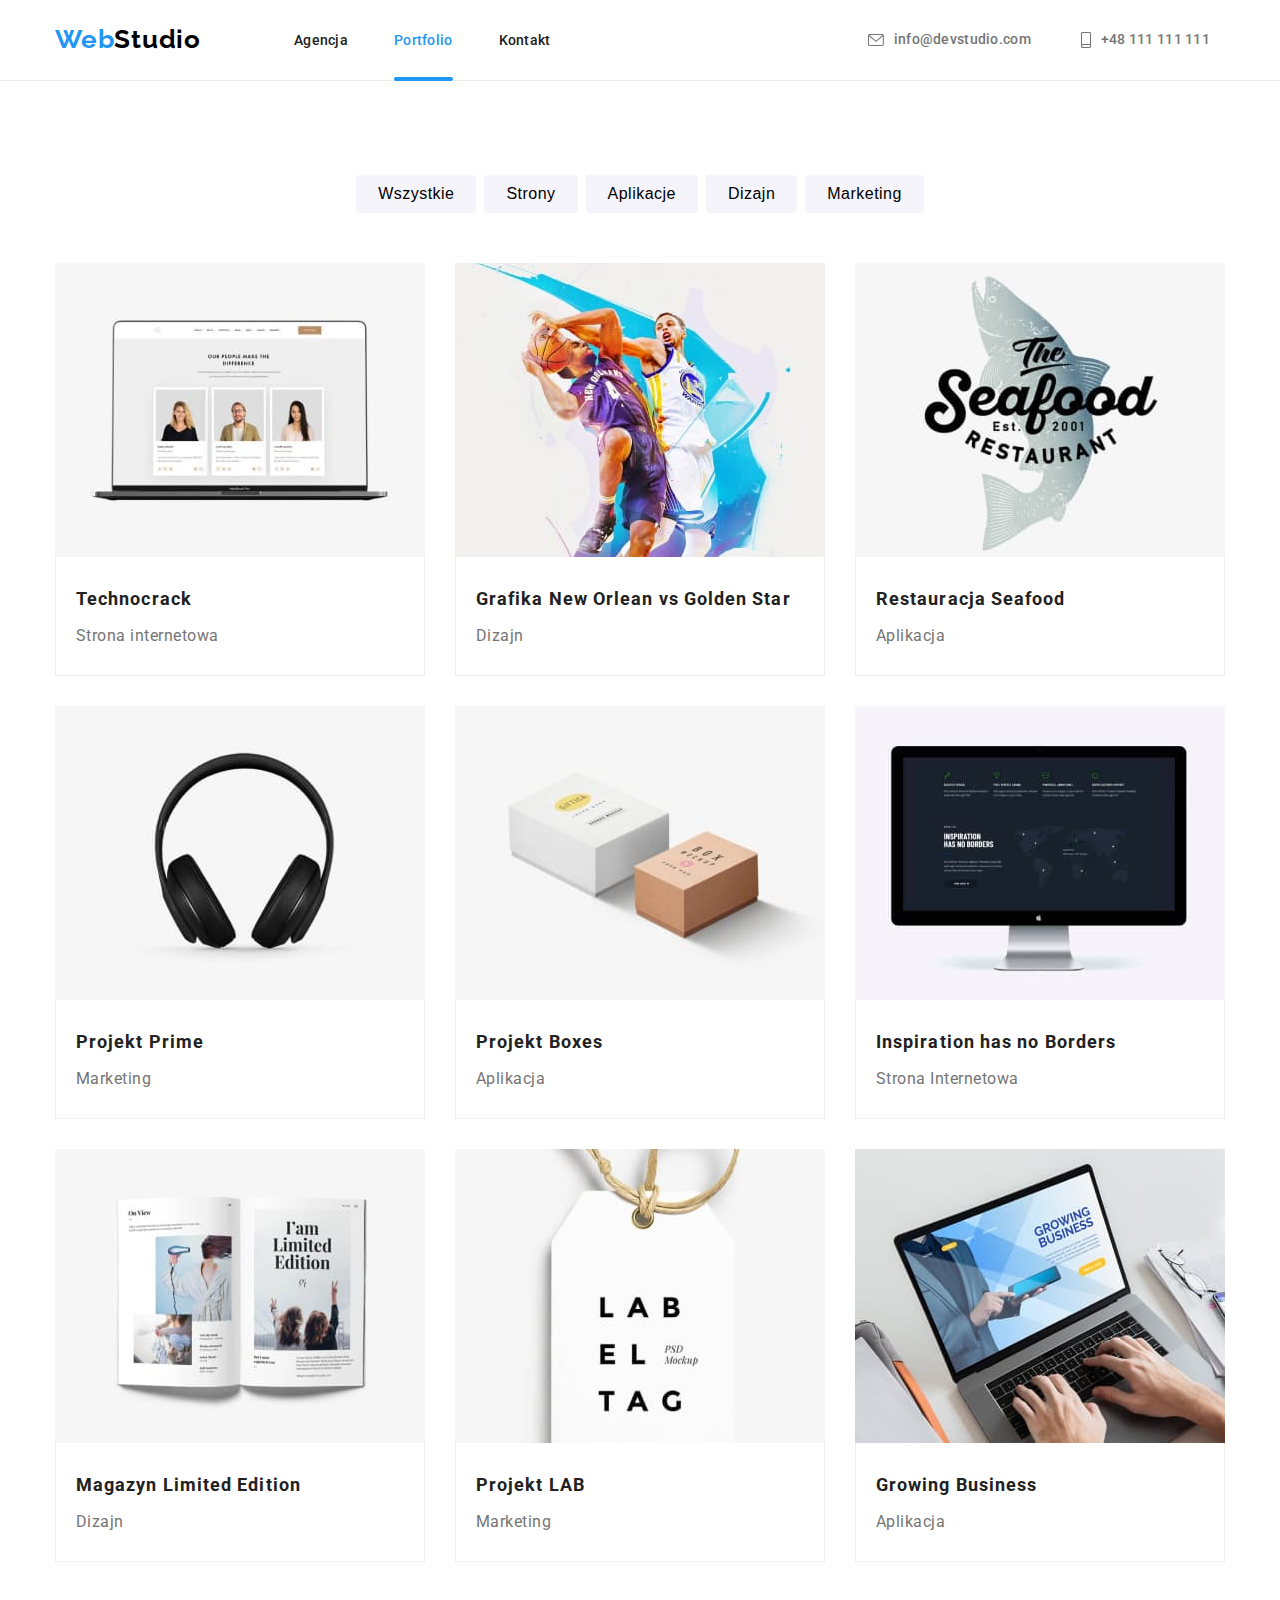
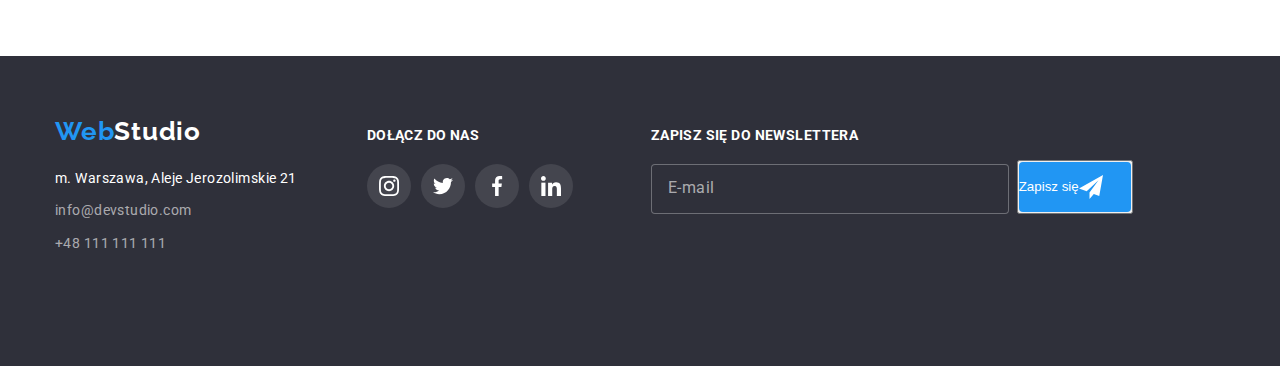
==== portfolio.html @ a02c4885 "init" ====
<!DOCTYPE html>
<html lang="en">
  <head>
    <meta charset="UTF-8" />
    <meta http-equiv="X-UA-Compatible" content="IE=edge" />
    <meta name="viewport" content="width=device-width, initial-scale=1.0" />
    <title>Portfolio</title>
    <link rel="preconnect" href="https://fonts.googleapis.com" />
    <link rel="preconnect" href="https://fonts.gstatic.com" crossorigin="anonymous" />
    <link
      href="https://fonts.googleapis.com/css2?family=Raleway:wght@700&family=Roboto:wght@400;500;700;900&display=swap"
      rel="stylesheet"
    />
    <link rel="stylesheet" href="https://cdnjs.cloudflare.com/ajax/libs/modern-normalize/1.1.0/modern-normalize.min.css" integrity="sha512-wpPYUAdjBVSE4KJnH1VR1HeZfpl1ub8YT/NKx4PuQ5NmX2tKuGu6U/JRp5y+Y8XG2tV+wKQpNHVUX03MfMFn9Q==" crossorigin="anonymous" referrerpolicy="no-referrer" />
    <link rel="stylesheet" href="./css/style.css" />
  </head>
  <body>
    <header>
      <div class="container header-placement">
        <div class="logo-and-menu-placement">
          <a class="logo-header-placement" href="./index.html"
            ><span class="logo-header first-part-header">Web</span
            ><span class="logo-header">Studio</span></a
          >
          <nav>
            <ul class="menu-list-placement">
              <li>
                <a class="menu-interaction menu-style" href="./index.html"
                  >Agencja</a
                >
              </li>
              <li>
                <div class="menu-underline">
                <a class="menu-interaction menu-style" href="./portfolio.html"
                  >Portfolio</a
                >
              </div>
              </li>
              <li>
                <a class="menu-interaction menu-style" href="./contact.html"
                  >Kontakt</a
                >
              </li>
            </ul>
          </nav>
        </div>
        <div class="contact-placement">
          <ul class="contact-list-placement">
                 <li>
                   <a class="contact-header menu-interaction" href="mailto:info@devstudio.com">
                      <svg class="contact-icon-placement" width="16" height="12">
                        <use class="contact-icon" href="./images/icons.svg#icon-envelope"></use>
                      </svg>info@devstudio.com</a>
                  </li>
                  <li>
                  <a class="contact-header menu-interaction" href="tel:+48111111111">
                    <svg class="contact-icon-placement" width="10" height="16">
                    <use class="contact-icon" href="./images/icons.svg#icon-smartphone"></use>
                  </svg>+48 111 111 111</a>
                  </li>
                  </ul>
                </div>
      </div>
    </header>
    <main>
      <section class="section">
        <div class="container">
        <ul class="filter-list">
          <li>
            <button class="filter-interaction filter-name" type="button">
              Wszystkie
            </button>
          </li>
          <li>
            <button class="filter-interaction filter-name" type="button">
              Strony
            </button>
          </li>
          <li>
            <button class="filter-interaction filter-name" type="button">
              Aplikacje
            </button>
          </li>
          <li>
            <button class="filter-interaction filter-name" type="button">
              Dizajn
            </button>
          </li>
          <li>
            <button class="filter-interaction filter-name" type="button">
              Marketing
            </button>
          </li>
        </ul>
        <ul class="projects-list">
          <li class="project-box">
            <div class="overlay-box">
              <div class="overlay">
              <p>Technocrack jest popularną platformą wykorzystywaną do rozpowszechniania koronawirusa. Firmy wykorzystują tę platformę do celów szpiegowskich i ataków na niezabezpieczone serwery konkurencji</p>
            </div>
            <figure>
            <img
              src="images/technocrack.jpg"
              alt="technocrack_photo"
              width="370"
              height="294"/>
            </div>
            <div class="project-description-box">
              <figcaption class="project-name">Technocrack</figcaption>
              <p class="project-type">Strona internetowa</p>
             
            </div>
          </figure>
          </li>
          <li class="project-box">
            <div class="overlay-box">
              <div class="overlay">
              <p>Technocrack jest popularną platformą wykorzystywaną do rozpowszechniania koronawirusa. Firmy wykorzystują tę platformę do celów szpiegowskich i ataków na niezabezpieczone serwery konkurencji</p>
            </div>
            <figure>
            <img
              src="images/neworleanvsgoldenstar.jpg"
              alt="neworleanvsgoldenstar_photo"
              width="370"
              height="294"/>
            </div>
            <div class="project-description-box">
              <figcaption class="project-name">Grafika New Orlean vs Golden Star</figcaption>
              <p class="project-type">Dizajn</p>
            </div>
          </figure>
          </li>
          <li class="project-box">
            <div class="overlay-box">
              <div class="overlay">
              <p>Technocrack jest popularną platformą wykorzystywaną do rozpowszechniania koronawirusa. Firmy wykorzystują tę platformę do celów szpiegowskich i ataków na niezabezpieczone serwery konkurencji</p>
            </div>
            <figure>
            <img
              src="images/restaurantseafood.jpg"
              alt="restaurantseafood_photo"
              width="370"
              height="294"/>
            </div>
            <div class="project-description-box">
              <figcaption class="project-name">Restauracja Seafood</figcaption>
                <p class="project-type">Aplikacja</p>
            </div>
          </figure>
          </li>
          <li class="project-box">
            <div class="overlay-box">
              <div class="overlay">
              <p>Technocrack jest popularną platformą wykorzystywaną do rozpowszechniania koronawirusa. Firmy wykorzystują tę platformę do celów szpiegowskich i ataków na niezabezpieczone serwery konkurencji</p>
            </div>
            <figure>
            <img
              src="images/projectprime.jpg"
              alt="projectprime_photo"
              width="370"
              height="294"/>
            </div>
            <div class="project-description-box">
              <figcaption class="project-name">Projekt Prime</figcaption>
              <p class="project-type">Marketing</p>
            </div>
          </figure>
          </li>
          <li class="project-box">
            <div class="overlay-box">
              <div class="overlay">
              <p>Technocrack jest popularną platformą wykorzystywaną do rozpowszechniania koronawirusa. Firmy wykorzystują tę platformę do celów szpiegowskich i ataków na niezabezpieczone serwery konkurencji</p>
            </div>
            <figure>
            <img
              src="images/projectboxes.jpg"
              alt="projectboxes_photo"
              width="370"
              height="294"/>
            </div>
            <div class="project-description-box">
              <figcaption class="project-name">Projekt Boxes</figcaption>
                <p class="project-type">Aplikacja</p>
            </div>
          </figure>
          </li>
          <li class="project-box">
            <div class="overlay-box">
              <div class="overlay">
              <p>Technocrack jest popularną platformą wykorzystywaną do rozpowszechniania koronawirusa. Firmy wykorzystują tę platformę do celów szpiegowskich i ataków na niezabezpieczone serwery konkurencji</p>
            </div>
            <figure>
            <img
              src="images/inspirationhasnoborders.jpg"
              alt="inspirationhasnoborders_photo"
              width="370"
              height="294"/>
            </div>
            <div class="project-description-box">
              <figcaption class="project-name">Inspiration has no Borders</figcaption>
                <p class="project-type">Strona Internetowa</p>
            </div>
          </figure>
          </li>
          <li class="project-box">
            <div class="overlay-box">
              <div class="overlay">
              <p>Technocrack jest popularną platformą wykorzystywaną do rozpowszechniania koronawirusa. Firmy wykorzystują tę platformę do celów szpiegowskich i ataków na niezabezpieczone serwery konkurencji</p>
            </div>
            <figure>
            <img
              src="images/magazinelimitededition.jpg"
              alt="magazinelimitededition_photo"
              width="370"
              height="294"/>
            </div>
            <div class="project-description-box">
              <figcaption class="project-name">Magazyn Limited Edition</figcaption>
                <p class="project-type">Dizajn</p>
            </div>
          </figure>
          </li>
          <li class="project-box">
            <div class="overlay-box">
              <div class="overlay">
              <p>Technocrack jest popularną platformą wykorzystywaną do rozpowszechniania koronawirusa. Firmy wykorzystują tę platformę do celów szpiegowskich i ataków na niezabezpieczone serwery konkurencji</p>
            </div>
            <figure>
            <img
              src="images/projectlab.jpg"
              alt="projectlab_photo"
              width="370"
              height="294"/>
            </div>
            <div class="project-description-box">
              <figcaption class="project-name">Projekt LAB</figcaption>
                <p class="project-type">Marketing</p>
            </div>
          </figure>
          </li>
          <li class="project-box">
            <div class="overlay-box">
              <div class="overlay">
              <p>Technocrack jest popularną platformą wykorzystywaną do rozpowszechniania koronawirusa. Firmy wykorzystują tę platformę do celów szpiegowskich i ataków na niezabezpieczone serwery konkurencji</p>
            </div>
            <figure>
            <img
              src="images/growingbusiness.jpg"
              alt="growingbusiness_photo"
              width="370"
              height="294"/>
            </div>
            <div class="project-description-box">
            <figcaption class="project-name">Growing Business</figcaption>
              <p class="project-type">Aplikacja</p>
          </div>
        </figure>
          </li>
        </ul>
      </div>
      </section>
    </main>
    <footer class="footer-style">
      <div class="container footer-blocks">
        <div class="contact-data">
        <address>
          <a class="logo-footer-placement" href="./index.html"
            ><span class="logo-footer first-part-footer">Web</span
            ><span class="logo-footer">Studio</span></a>
          <ul class="footer-contact-list-placement">
       <li> <p class="address-name">m. Warszawa, Aleje Jerozolimskie 21</p></li>
        <li> <a
            class="menu-interaction contact-footer"
            href="mailto:info@devstudio.com"
            >info@devstudio.com</a
            
          ></br>
        </li>
         <li> <a class="menu-interaction contact-footer" href="tel:+48111111111"
            >+48 111 111 111</a></li>
          </ul>  
        </address>
      </div>
        <div class="join-us-block">
          <p class="join-us">DOŁĄCZ DO NAS</p>
          <ul class="socials-footer">
            <li>
              <a class="footer-circle" href="#">
              <svg  width="20" height="20">
                <use class="footer-icon" width="20" height="20" fill="#fff" href="./images/icons.svg#icon-instagram-2"></use>
              </svg>
              </a>
            </li>
            <li>
              <a class="footer-circle" href="#">
              <svg width="20" height="20">
                <use class="footer-icon" width="20" height="20" fill="#fff" href="./images/icons.svg#icon-twitter-1"></use>
              </svg>
            </a>
            </li>
            <li>
              <a class="footer-circle" href="#">
              <svg width="20" height="20">
                <use width="20" height="20" fill="#fff" href="./images/icons.svg#icon-facebook-1"></use>
              </svg>
            </a>
            </li>
            <li>
              <a class="footer-circle" href="#">
              <svg width="20" height="20">
                <use width="20" height="20" fill="#fff" href="./images/icons.svg#icon-linkedin-1"></use>
              </svg>
            </a>
            </li>
          </ul>
        </div>
        <div class="newsletter">
          <p class="sign-up">ZAPISZ SIĘ DO NEWSLETTERA</p>
          <div class="email-send">
            <form class='input-block' name="signup" autocomplete="off" novalidate>
               <input class="newsletter-input" type="email" name="email" placeholder="E-mail"/>
               <button class="newsletter-submit" type="submit">
                <div class="send-box">
                <p>Zapisz się</p>
                <svg width="24" height="24">
                  <use width="24" height="24" fill="#fff" href="./images/icons.svg#icon-icon-send"></use>
                </svg>
              </div>
               </button>
            </form>
          </div>
        </div>

      </div>
    </footer>
  </body>
</html>
---- css/style.css ----
* {
  box-sizing: border-box;
  margin: 0;
  padding: 0;
}

body {
  max-width: 1600px;
}

.container {
  max-width: 1200px;
  margin: 0 auto;
  padding: 0 15px;
}

.header-placement {
  display: flex;
  justify-content: space-between;
  flex-direction: row;
  align-items: center;
  padding-right: 30px;
}

.logo-and-menu-placement {
  display: flex;
  justify-content: center;
  align-items: center;
}

.menu-list-placement {
  display: flex;
  justify-content: center;
  flex-direction: row;
  align-items: center;
  gap: 46px;
  padding-left: 93px;
}

.contact-list-placement {
  display: flex;
  justify-content: center;
  flex-direction: row;
  align-items: center;
  gap: 50px;
}

.footer-contact-list-placement {
  display: flex;
  flex-direction: column;
  justify-content: center;
  gap: 9px;
  padding-top: 20px;
}

.filter-interaction:hover,
.filter-interaction:focus {
  background-color: var(--interaction-color);
  color: var(--interaction-color-2);
  box-shadow: 0px 3px 1px rgba(0, 0, 0, 0.1), 0px 1px 2px rgba(0, 0, 0, 0.08),
    0px 2px 2px rgba(0, 0, 0, 0.12);
  transition: 250ms cubic-bezier(0.4, 0, 0.2, 1);
}

:root {
  --interaction-color: #2196f3;
  --interaction-color-2: #fff;
  --background-color: #2f303a;
  --text-color: #212121;
  --project-type-and-contact-color: #757575;
  --filter-button-background-color: #f5f4fa;
  --contact-footer-color: #ffffff99;
  --logo-header-color: #000;
}

.menu-interaction:hover,
.menu-interaction:focus {
  color: var(--interaction-color);
  fill: var(--interaction-color);
  transition: 250ms cubic-bezier(0.4, 0, 0.2, 1);
}

body {
  font-family: "Roboto", sans-serif;
  color: var(--text-color);
}

img {
  display: block;
}

a {
  text-decoration: none;
}

ul {
  list-style: none;
}

button {
  cursor: pointer;
}

address {
  font-style: normal;
}

header {
  border-bottom: 1px solid #ececec;
}

h1 {
  color: #fff;
  font-size: 44px;
  font-weight: 900;
  line-height: 1.36;
  text-align: center;
  letter-spacing: 0.06em;
  padding-bottom: 30px;
}

h2 {
  font-size: 36px;
  line-height: 1.17;
  font-weight: 700;
  letter-spacing: 0.03em;
  text-align: center;
  margin-top: 0;
  padding-top: 0;
  margin-bottom: 50px;
}

.background {
  background-image: linear-gradient(
      to bottom,
      rgba(47, 48, 58, 0.4),
      rgba(47, 48, 58, 0.4)
    ),
    url(../images/background-image.jpg);
  text-align: center;
}

.baner {
  padding: 200px 0;
}

.order-service {
  color: #fff;
  background-color: var(--interaction-color);
  font-size: 16px;
  line-height: 1.87;
  font-weight: 700;
  letter-spacing: 0.06em;
  align-items: center;
  text-align: center;
  border-radius: 4px;
  border: none;
  padding-top: 10px;
  padding-bottom: 10px;
  padding-left: 42px;
  padding-right: 41px;
}

.menu-style {
  color: var(--text-color);
  font-size: 14px;
  line-height: 1.14;
  font-weight: 500;
  letter-spacing: 0.02em;
}

.menu-underline {
  position: relative;
}

.menu-underline a {
  color: var(--interaction-color);
}

.menu-underline::after {
  content: "";
  position: absolute;
  width: 100%;
  height: 4px;
  border-radius: 2px;
  background-color: var(--interaction-color);
  display: block;
  margin-top: 28px;
}

.menu-style::after {
  content: "";
  color: var(--interaction-color);
}

.project-name {
  font-size: 18px;
  line-height: 2;
  font-weight: 700;
  letter-spacing: 0.06em;
}

.project-type {
  color: #757575;
  font-size: 16px;
  line-height: 1.87;
  font-weight: 400;
  letter-spacing: 0.03em;
  padding-top: 4px;
}

.filter-name {
  font-size: 16px;
  line-height: 1.62;
  font-weight: 500;
  background-color: #f5f4fa;
  text-align: center;
  letter-spacing: 0.03em;
  border: none;
  border-radius: 4px;
  padding: 6px 22px;
}

.contact-header {
  display: flex;
  align-items: center;
  font-size: 14px;
  line-height: 1.14;
  font-weight: 500;
  color: var(--project-type-and-contact-color);
  letter-spacing: 0.02em;
}

.contact-footer {
  font-size: 14px;
  line-height: 1.71;
  font-weight: 400;
  color: var(--contact-footer-color);
  letter-spacing: 0.03em;
}

.address-name {
  flex-wrap: wrap;
  color: #fff;
  font-size: 14px;
  line-height: 1.71;
  font-weight: 400;
  letter-spacing: 0.03em;
}

.logo-header {
  color: var(--logo-header-color);
  font-family: "Raleway";
  font-size: 26px;
  line-height: 1.19;
  font-weight: 700;
  letter-spacing: 0.03em;
}

.logo-footer {
  color: #fff;
  font-family: "Raleway";
  font-size: 26px;
  line-height: 1.19;
  font-weight: 700;
  letter-spacing: 0.03em;
}

.first-part-header {
  color: var(--interaction-color);
}

.first-part-footer {
  color: #2196f3;
}

.footer-style {
  background-color: var(--background-color);
  padding-bottom: 60px;
}

.text-header {
  font-size: 14px;
  line-height: 1.14;
  font-weight: 700;
  letter-spacing: 0.03em;
}

.text-style {
  color: var(--project-type-and-contact-color);
  font-size: 14px;
  line-height: 1.71;
  font-weight: 400;
  letter-spacing: 0.03em;
  padding-top: 10px;
}

.team-member-name {
  font-size: 16px;
  line-height: 1.19;
  font-weight: 500;
  text-align: center;
  letter-spacing: 0.03em;
  display: flex;
  justify-content: center;
  padding-bottom: 10px;
}

.team-member-area {
  color: var(--project-type-and-contact-color);
  font-size: 16px;
  line-height: 1.19;
  font-weight: 400;
  text-align: center;
  letter-spacing: 0.03em;
  display: flex;
  justify-content: center;
}

.section {
  padding-top: 94px;
  padding-bottom: 94px;
}

.no-top-padding {
  margin-top: 0;
  padding-top: 0;
}

.no-padding-bottom {
  padding-bottom: 0;
}

.team-section {
  background-color: #f5f4fa;
}

.team-box {
  width: 270px;
  background-color: #fff;
  box-shadow: 0px 1px 3px rgba(0, 0, 0, 0.12), 0px 1px 1px rgba(0, 0, 0, 0.14),
    0px 2px 1px rgba(0, 0, 0, 0.2);
  border-radius: 0px 0px 4px 4px;
}

.content-elements {
  display: flex;
  gap: 30px;
}

.team-elements {
  display: flex;
  justify-content: flex-start;
  align-items: flex-start;
  gap: 30px;
}

.services-elements {
  display: flex;
  justify-content: flex-start;
  gap: 30px;
}

.content-element {
  width: 270px;
}

.logo-footer-placement {
  display: flex;
  padding-top: 60px;
}

.logo-header-placement {
  display: flex;
  padding-top: 24px;
  padding-bottom: 25px;
}

.filter-list {
  display: flex;
  justify-content: center;
  align-items: center;
  gap: 8px;
}

.projects-list {
  display: flex;
  justify-content: center;
  align-items: center;
  flex-wrap: wrap;
  gap: 30px;
  padding-top: 50px;
}

.project-box {
  width: 370px;
}

.project-description-box {
  border-left: 1px solid #eeeeee;
  border-bottom: 1px solid #eeeeee;
  border-right: 1px solid #eeeeee;
  padding: 24px 20px;
}

.team-member-description {
  padding: 30px;
}

.block-above-text {
  display: flex;
  justify-content: center;
  align-items: center;
  background: #f5f4fa;
  border-radius: 4px;
  margin-bottom: 30px;
  padding: 25px 100px;
}

.socials-icon {
  color: #afb1b8;
}

.contact-icon {
  fill: currentColor;
}

.contact-icon-placement {
  margin-right: 10px;
}

.clients-box {
  border-radius: 4px;
  border: 1px solid #afb1b8;
  width: 170px;
  display: flex;
  justify-content: center;
  align-items: center;
  padding: 16px 32px;
  color: #afb1b8;
}

.clients-icon {
  fill: currentColor;
}

.clients-elements {
  display: flex;
  justify-content: flex-start;
  align-items: flex-start;
  gap: 30px;
}

.clients-box:hover,
.clients-box:focus {
  border: 1px solid var(--interaction-color);
  color: var(--interaction-color);
  fill: var(--interaction-color);
  cursor: pointer;
  transition: 250ms cubic-bezier(0.4, 0, 0.2, 1);
}

.join-us {
  color: var(--interaction-color-2);
  font-family: "Roboto";
  font-style: normal;
  font-weight: 700;
  font-size: 14px;
  line-height: 1.14;
  letter-spacing: 0.03em;
}

.footer-blocks {
  display: flex;
  flex-direction: row;
}

.join-us-block {
  padding-top: 72px;
  padding-left: 70px;
}

.footer-circle {
  display: flex;
  justify-content: center;
  align-items: center;
  width: 44px;
  border-radius: 50%;
  background: rgba(255, 255, 255, 0.1);
  padding: 12px 12px;
}

.socials-footer {
  display: flex;
  justify-content: center;
  align-items: center;
  gap: 10px;
  padding-top: 20px;
}

.footer-circle:focus,
.footer-circle:hover {
  cursor: pointer;
  background-color: var(--interaction-color);
  transition: 250ms cubic-bezier(0.4, 0, 0.2, 1);
}

.team-circle {
  display: flex;
  justify-content: center;
  align-items: center;
  width: 44px;
  border-radius: 50%;
  background-color: var(--interaction-color-2);
  padding: 12px 12px;
  fill: #afb1b8;
}

.socials-team {
  display: flex;
  flex-direction: row;
  gap: 10px;
  padding-top: 16px;
}

.team-circle:focus,
.team-circle:hover {
  cursor: pointer;
  background-color: var(--interaction-color);
  fill: var(--interaction-color-2);
  transition: 250ms cubic-bezier(0.4, 0, 0.2, 1);
}

.project-box:focus,
.project-box:hover {
  cursor: pointer;
  box-shadow: 0px 1px 1px rgba(0, 0, 0, 0.12), 0px 4px 4px rgba(0, 0, 0, 0.06),
    1px 4px 6px rgba(0, 0, 0, 0.16);
  transition: 250ms cubic-bezier(0.4, 0, 0.2, 1);
}

.overlay-box {
  position: relative;
  overflow: hidden;
  width: 370px;
  height: 294px;
}

.overlay {
  position: absolute;
  width: 100%;
  height: 100%;
  background-color: rgba(33, 150, 243, 0.9);
  transform: translateY(100%);
  transition-duration: 250ms;
  transition-timing-function: cubic-bezier(0.4, 0, 0.2, 1);
}

.project-box:hover .overlay,
.project-box:focus .overlay {
  transform: translateY(0);
}

.overlay p {
  font-family: "Roboto";
  font-style: normal;
  font-weight: 400;
  font-size: 18px;
  line-height: 1.55;
  letter-spacing: 0.03em;
  color: var(--interaction-color-2);
  padding-top: 49px;
  padding-right: 45px;
  padding-bottom: 49px;
  padding-left: 24px;
}

.modal {
  position: absolute;
  width: 528px;
  height: 581px;
  top: 221px;
  left: 536px;
  background: #fff;
  box-shadow: 0px 1px 3px rgba(0, 0, 0, 0.12), 0px 1px 1px rgba(0, 0, 0, 0.14),
    0px 2px 1px rgba(0, 0, 0, 0.2);
  border-radius: 4px;
  transform: scale(1);
  transition: transform 1s ease-in;
}

.is-hidden .modal {
  transform: scale(0);
}

.backdrop {
  position: absolute;
  left: 0px;
  top: 0px;
  width: 100%;
  height: 100%;
  background: rgba(0, 0, 0, 0.2);
}

.is-hidden {
  pointer-events: none;
  visibility: hidden;
  opacity: 0;
  transition: opacity 1s;
  transition: visibility 1s;
}

.btn-close {
  position: absolute;
  display: flex;
  justify-content: center;
  align-items: center;
  width: 30px;
  height: 30px;
  top: 0;
  right: 0;
  margin-top: 8px;
  margin-right: 8px;
  background: #fff;
  border-radius: 50%;
  border: 1px solid rgba(0, 0, 0, 0.1);
}

.btn-close:hover,
.btn-close:focus {
  border: 1px solid var(--interaction-color);
  fill: var(--interaction-color);
}

.services-element {
  position: relative;
}

.services-element > .services-description-box {
  position: absolute;
  width: 100%;
  bottom: 0;
  background-image: linear-gradient(
    to bottom,
    rgba(47, 48, 58, 0.8),
    rgba(47, 48, 58, 0.8)
  );
  display: flex;
  justify-content: center;
  flex-direction: row;
}

.services-description {
  padding-top: 27px;
  padding-bottom: 27px;
  font-family: Roboto;
  font-weight: 700;
  font-size: 14px;
  line-height: 1.14;
  text-align: center;
  letter-spacing: 0.03em;
  color: #ffffff;
}

.sign-up {
  color: var(--interaction-color-2);
  font-family: "Roboto";
  font-style: normal;
  font-weight: 700;
  font-size: 14px;
  line-height: 1.14;
  letter-spacing: 0.03em;
  display: inline;
  flex-wrap: wrap;
}

.newsletter {
  display: flex;
  flex-direction: column;
  justify-content: center;

  padding-top: 72px;
  margin-left: 78px;
  padding-bottom: 92px;
}

.newsletter-input {
  box-sizing: border-box;
  width: 358px;
  height: 50px;
  border: 1px solid rgba(255, 255, 255, 0.3);
  border-radius: 4px;
  background: #2f303a;
  margin-top: 20px;
  color: var(--interaction-color-2);
  padding-top: 15px;
  padding-left: 16px;
  padding-bottom: 15px;
  margin-right: 8px;
}

.newsletter-input::placeholder {
  font-family: "Roboto";
  font-style: normal;
  font-weight: 400;
  font-size: 16px;
  line-height: 1.25;
  display: flex;
  align-items: center;
  letter-spacing: 0.03em;
  color: rgba(255, 255, 255, 0.6);
}

.send-box {
  height: 50px;
  display: flex;
  border: none;
  justify-content: center;
  align-items: center;
  flex-direction: row;
  padding-right: 28px;
  border-radius: 4px;
  background: #2196f3;
  color: #fff;
}

.send-box span {
  font-family: "Roboto";
  font-style: normal;
  font-weight: 700;
  font-size: 16px;
  line-height: 1.87;
  display: flex;
  align-items: center;
  text-align: center;
  letter-spacing: 0.06em;
  padding-right: 24px;
  padding-left: 42px;
  padding-top: 10px;
  padding-bottom: 10px;
}

.input-block {
  display: flex;
  align-items: flex-end;
  flex-direction: row;
}

.modal-header {
  font-family: "Roboto";
  font-style: normal;
  font-weight: 700;
  font-size: 20px;
  line-height: 1.15;
  text-align: center;
  letter-spacing: 0.03em;
  padding-top: 40px;
}

.modal-forms label {
  display: flex;
  flex-direction: column;
  justify-content: flex-start;
  align-items: flex-start;
  padding-left: 40px;
}

.modal-forms input,
textarea {
  border: 1px solid rgba(33, 33, 33, 0.2);
  border-radius: 4px;
}

.modal-forms input {
  position: static;
  width: 448px;
  height: 40px;
  margin-top: 4px;
  margin-bottom: 10px;
  padding-left: 42px;
  padding-bottom: 12px;
  padding-top: 12px;
}

.modal-forms svg {
  position: absolute;
}

.person-icon {
  top: 105px;
  left: 52px;
}

.phone-icon {
  top: 172px;
  left: 52px;
}

.mail-icon {
  top: 240px;
  left: 52px;
}

.modal-inputs {
  padding-top: 12px;
}

.label-placement {
  padding-bottom: 4px;
}

.modal-forms label {
  font-family: "Roboto";
  font-style: normal;
  font-weight: 400;
  font-size: 12px;
  line-height: 1.17;
  letter-spacing: 0.01em;
  color: #757575;
}

.modal-forms textarea {
  width: 448px;
  height: 120px;
  padding: 12px 16px 12px 16px;
  margin-top: 4px;
  margin-bottom: 20px;
}

.comment::placeholder {
  font-family: "Roboto";
  font-style: normal;
  font-weight: 400;
  font-size: 12px;
  line-height: 1.17;
  letter-spacing: 0.01em;
  color: rgba(117, 117, 117, 0.5);
}

.statute-checkbox label {
  font-family: "Roboto";
  font-style: normal;
  font-weight: 400;
  font-size: 14px;
  line-height: 1.71px;
  letter-spacing: 0.03em;
  color: #757575;
}

.statute-checkbox a {
  color: var(--interaction-color);
  text-decoration-line: underline;
  text-decoration-style: solid;
  text-decoration-color: currentColor;
  text-decoration-thickness: 1px;
}

.statute-checkbox p {
  color: #757575;
  padding-bottom: 30px;
}

.checkbox-button {
  font-family: "Roboto";
  font-style: normal;
  font-weight: 700;
  font-size: 16px;
  line-height: 1.87;
  letter-spacing: 0.06em;
  border: none;
  color: var(--interaction-color-2);
  background-color: var(--interaction-color);
  border-radius: 4px;
  box-shadow: 0px 1px 3px rgba(0, 0, 0, 0.12), 0px 1px 1px rgba(0, 0, 0, 0.14),
    0px 2px 1px rgba(0, 0, 0, 0.2);
  padding: 10px 76px 10px 76px;
  margin-bottom: 40px;
}

.checkbox {
  display: none;
}

.agree {
  font-family: "Roboto";
  font-style: normal;
  font-weight: 400;
  font-size: 14px;
  line-height: 1.71px;
  margin-top: 20px;
}

.checkbox-label {
  position: absolute;
  left: 18px;
  top: 449px;
}

.agree-checkbox {
  position: relative;
  top: 1px;
  left: 1px;
  width: 14px;
  height: 13px;
}

.agree-sign {
  position: absolute;
  top: 3px;
  left: 42px;
}

.checkbox:checked + .checkbox-label svg {
  fill: var(--interaction-color);
}

.checkbox:checked + .checkbox-label span {
  background-color: var(--interaction-color);
}

.form-input:hover,
.form-input:focus-within,
.comment:hover,
.comment:focus-within {
  border: 1px solid var(--interaction-color);
  outline: none;
}

.form-input:hover + .modal-icon,
.form-input:focus-within + .modal-icon {
  fill: var(--interaction-color);
  outline: none;
}
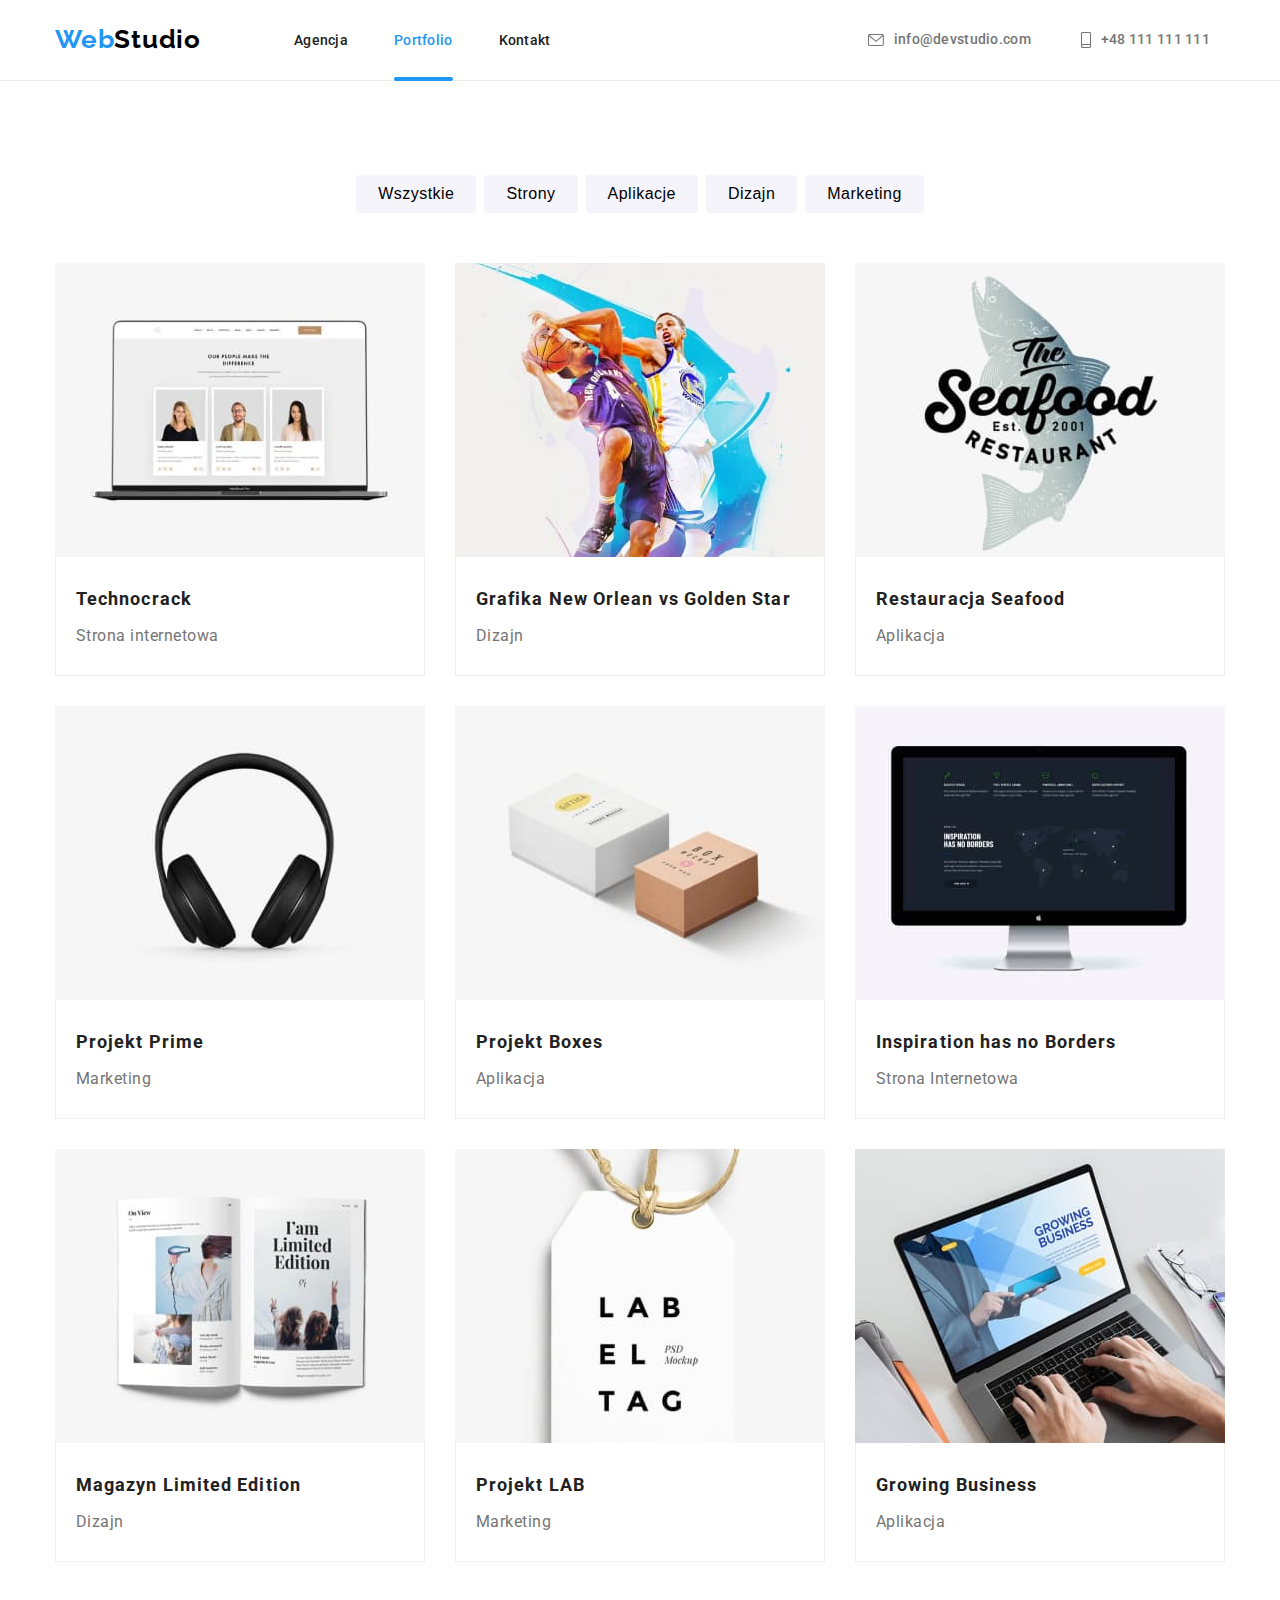
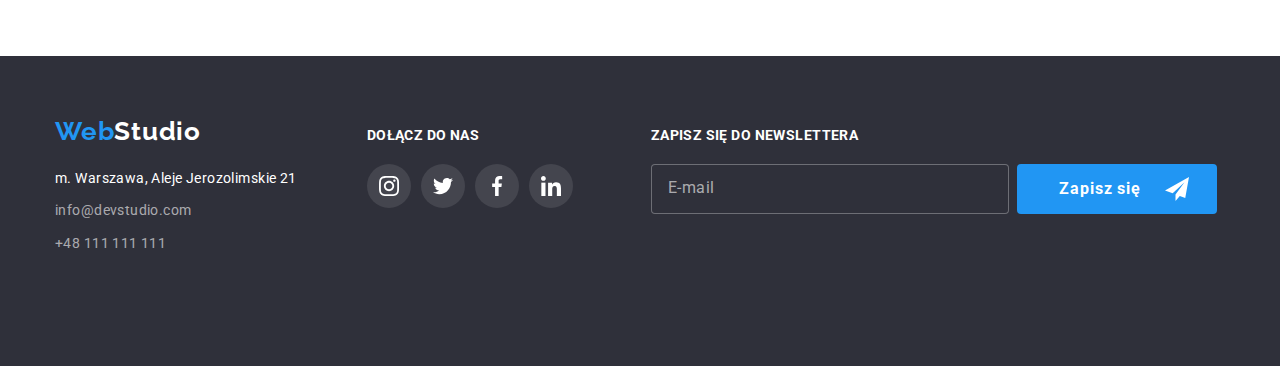
==== commit 1cd701aa: "after changes" ====
--- a/portfolio.html
+++ b/portfolio.html
@@ -6,12 +6,22 @@
     <meta name="viewport" content="width=device-width, initial-scale=1.0" />
     <title>Portfolio</title>
     <link rel="preconnect" href="https://fonts.googleapis.com" />
-    <link rel="preconnect" href="https://fonts.gstatic.com" crossorigin="anonymous" />
     <link
-      href="https://fonts.googleapis.com/css2?family=Raleway:wght@700&family=Roboto:wght@400;500;700;900&display=swap"
+      rel="preconnect"
+      href="https://fonts.gstatic.com"
+      crossorigin="anonymous"
+    />
+    <link
+      href="https://fonts.googleapis.com/css2?family=Raleway:wght@700&amp;family=Roboto:wght@400;500;700;900&amp;display=swap"
       rel="stylesheet"
     />
-    <link rel="stylesheet" href="https://cdnjs.cloudflare.com/ajax/libs/modern-normalize/1.1.0/modern-normalize.min.css" integrity="sha512-wpPYUAdjBVSE4KJnH1VR1HeZfpl1ub8YT/NKx4PuQ5NmX2tKuGu6U/JRp5y+Y8XG2tV+wKQpNHVUX03MfMFn9Q==" crossorigin="anonymous" referrerpolicy="no-referrer" />
+    <link
+      rel="stylesheet"
+      href="https://cdnjs.cloudflare.com/ajax/libs/modern-normalize/1.1.0/modern-normalize.min.css"
+      integrity="sha512-wpPYUAdjBVSE4KJnH1VR1HeZfpl1ub8YT/NKx4PuQ5NmX2tKuGu6U/JRp5y+Y8XG2tV+wKQpNHVUX03MfMFn9Q=="
+      crossorigin="anonymous"
+      referrerpolicy="no-referrer"
+    />
     <link rel="stylesheet" href="./css/style.css" />
   </head>
   <body>
@@ -31,10 +41,10 @@
               </li>
               <li>
                 <div class="menu-underline">
-                <a class="menu-interaction menu-style" href="./portfolio.html"
-                  >Portfolio</a
-                >
-              </div>
+                  <a class="menu-interaction menu-style" href="./portfolio.html"
+                    >Portfolio</a
+                  >
+                </div>
               </li>
               <li>
                 <a class="menu-interaction menu-style" href="./contact.html"
@@ -46,291 +56,405 @@
         </div>
         <div class="contact-placement">
           <ul class="contact-list-placement">
-                 <li>
-                   <a class="contact-header menu-interaction" href="mailto:info@devstudio.com">
-                      <svg class="contact-icon-placement" width="16" height="12">
-                        <use class="contact-icon" href="./images/icons.svg#icon-envelope"></use>
-                      </svg>info@devstudio.com</a>
-                  </li>
-                  <li>
-                  <a class="contact-header menu-interaction" href="tel:+48111111111">
-                    <svg class="contact-icon-placement" width="10" height="16">
-                    <use class="contact-icon" href="./images/icons.svg#icon-smartphone"></use>
-                  </svg>+48 111 111 111</a>
-                  </li>
-                  </ul>
-                </div>
+            <li>
+              <a
+                class="contact-header menu-interaction"
+                href="mailto:info@devstudio.com"
+              >
+                <svg class="contact-icon-placement" width="16" height="12">
+                  <use
+                    class="contact-icon"
+                    href="./images/icons.svg#icon-envelope"
+                  ></use></svg
+                >info@devstudio.com</a
+              >
+            </li>
+            <li>
+              <a
+                class="contact-header menu-interaction"
+                href="tel:+48111111111"
+              >
+                <svg class="contact-icon-placement" width="10" height="16">
+                  <use
+                    class="contact-icon"
+                    href="./images/icons.svg#icon-smartphone"
+                  ></use></svg
+                >+48 111 111 111</a
+              >
+            </li>
+          </ul>
+        </div>
       </div>
     </header>
     <main>
       <section class="section">
         <div class="container">
-        <ul class="filter-list">
-          <li>
-            <button class="filter-interaction filter-name" type="button">
-              Wszystkie
-            </button>
-          </li>
-          <li>
-            <button class="filter-interaction filter-name" type="button">
-              Strony
-            </button>
-          </li>
-          <li>
-            <button class="filter-interaction filter-name" type="button">
-              Aplikacje
-            </button>
-          </li>
-          <li>
-            <button class="filter-interaction filter-name" type="button">
-              Dizajn
-            </button>
-          </li>
-          <li>
-            <button class="filter-interaction filter-name" type="button">
-              Marketing
-            </button>
-          </li>
-        </ul>
-        <ul class="projects-list">
-          <li class="project-box">
-            <div class="overlay-box">
-              <div class="overlay">
-              <p>Technocrack jest popularną platformą wykorzystywaną do rozpowszechniania koronawirusa. Firmy wykorzystują tę platformę do celów szpiegowskich i ataków na niezabezpieczone serwery konkurencji</p>
-            </div>
-            <figure>
-            <img
-              src="images/technocrack.jpg"
-              alt="technocrack_photo"
-              width="370"
-              height="294"/>
-            </div>
-            <div class="project-description-box">
-              <figcaption class="project-name">Technocrack</figcaption>
-              <p class="project-type">Strona internetowa</p>
-             
-            </div>
-          </figure>
-          </li>
-          <li class="project-box">
-            <div class="overlay-box">
-              <div class="overlay">
-              <p>Technocrack jest popularną platformą wykorzystywaną do rozpowszechniania koronawirusa. Firmy wykorzystują tę platformę do celów szpiegowskich i ataków na niezabezpieczone serwery konkurencji</p>
-            </div>
-            <figure>
-            <img
-              src="images/neworleanvsgoldenstar.jpg"
-              alt="neworleanvsgoldenstar_photo"
-              width="370"
-              height="294"/>
-            </div>
-            <div class="project-description-box">
-              <figcaption class="project-name">Grafika New Orlean vs Golden Star</figcaption>
-              <p class="project-type">Dizajn</p>
-            </div>
-          </figure>
-          </li>
-          <li class="project-box">
-            <div class="overlay-box">
-              <div class="overlay">
-              <p>Technocrack jest popularną platformą wykorzystywaną do rozpowszechniania koronawirusa. Firmy wykorzystują tę platformę do celów szpiegowskich i ataków na niezabezpieczone serwery konkurencji</p>
-            </div>
-            <figure>
-            <img
-              src="images/restaurantseafood.jpg"
-              alt="restaurantseafood_photo"
-              width="370"
-              height="294"/>
-            </div>
-            <div class="project-description-box">
-              <figcaption class="project-name">Restauracja Seafood</figcaption>
+          <ul class="filter-list">
+            <li>
+              <button class="filter-interaction filter-name" type="button">
+                Wszystkie
+              </button>
+            </li>
+            <li>
+              <button class="filter-interaction filter-name" type="button">
+                Strony
+              </button>
+            </li>
+            <li>
+              <button class="filter-interaction filter-name" type="button">
+                Aplikacje
+              </button>
+            </li>
+            <li>
+              <button class="filter-interaction filter-name" type="button">
+                Dizajn
+              </button>
+            </li>
+            <li>
+              <button class="filter-interaction filter-name" type="button">
+                Marketing
+              </button>
+            </li>
+          </ul>
+          <ul class="projects-list">
+            <li class="project-box">
+              <div class="overlay-box">
+                <div class="overlay">
+                  <p>
+                    Technocrack jest popularną platformą wykorzystywaną do
+                    rozpowszechniania koronawirusa. Firmy wykorzystują tę
+                    platformę do celów szpiegowskich i ataków na
+                    niezabezpieczone serwery konkurencji
+                  </p>
+                </div>
+                <figure>
+                  <img
+                    src="images/technocrack.jpg"
+                    alt="technocrack_photo"
+                    width="370"
+                    height="294"
+                  />
+                </figure>
+              </div>
+
+              <div class="project-description-box">
+                <span class="project-name">Technocrack</span>
+                <p class="project-type">Strona internetowa</p>
+              </div>
+            </li>
+            <li class="project-box">
+              <div class="overlay-box">
+                <div class="overlay">
+                  <p>
+                    Technocrack jest popularną platformą wykorzystywaną do
+                    rozpowszechniania koronawirusa. Firmy wykorzystują tę
+                    platformę do celów szpiegowskich i ataków na
+                    niezabezpieczone serwery konkurencji
+                  </p>
+                </div>
+                <figure>
+                  <img
+                    src="images/neworleanvsgoldenstar.jpg"
+                    alt="neworleanvsgoldenstar_photo"
+                    width="370"
+                    height="294"
+                  />
+                </figure>
+              </div>
+              <div class="project-description-box">
+                <span class="project-name"
+                  >Grafika New Orlean vs Golden Star</span
+                >
+                <p class="project-type">Dizajn</p>
+              </div>
+            </li>
+            <li class="project-box">
+              <div class="overlay-box">
+                <div class="overlay">
+                  <p>
+                    Technocrack jest popularną platformą wykorzystywaną do
+                    rozpowszechniania koronawirusa. Firmy wykorzystują tę
+                    platformę do celów szpiegowskich i ataków na
+                    niezabezpieczone serwery konkurencji
+                  </p>
+                </div>
+                <figure>
+                  <img
+                    src="images/restaurantseafood.jpg"
+                    alt="restaurantseafood_photo"
+                    width="370"
+                    height="294"
+                  />
+                </figure>
+              </div>
+              <div class="project-description-box">
+                <span class="project-name">Restauracja Seafood</span>
                 <p class="project-type">Aplikacja</p>
-            </div>
-          </figure>
-          </li>
-          <li class="project-box">
-            <div class="overlay-box">
-              <div class="overlay">
-              <p>Technocrack jest popularną platformą wykorzystywaną do rozpowszechniania koronawirusa. Firmy wykorzystują tę platformę do celów szpiegowskich i ataków na niezabezpieczone serwery konkurencji</p>
-            </div>
-            <figure>
-            <img
-              src="images/projectprime.jpg"
-              alt="projectprime_photo"
-              width="370"
-              height="294"/>
-            </div>
-            <div class="project-description-box">
-              <figcaption class="project-name">Projekt Prime</figcaption>
-              <p class="project-type">Marketing</p>
-            </div>
-          </figure>
-          </li>
-          <li class="project-box">
-            <div class="overlay-box">
-              <div class="overlay">
-              <p>Technocrack jest popularną platformą wykorzystywaną do rozpowszechniania koronawirusa. Firmy wykorzystują tę platformę do celów szpiegowskich i ataków na niezabezpieczone serwery konkurencji</p>
-            </div>
-            <figure>
-            <img
-              src="images/projectboxes.jpg"
-              alt="projectboxes_photo"
-              width="370"
-              height="294"/>
-            </div>
-            <div class="project-description-box">
-              <figcaption class="project-name">Projekt Boxes</figcaption>
+              </div>
+            </li>
+            <li class="project-box">
+              <div class="overlay-box">
+                <div class="overlay">
+                  <p>
+                    Technocrack jest popularną platformą wykorzystywaną do
+                    rozpowszechniania koronawirusa. Firmy wykorzystują tę
+                    platformę do celów szpiegowskich i ataków na
+                    niezabezpieczone serwery konkurencji
+                  </p>
+                </div>
+                <figure>
+                  <img
+                    src="images/projectprime.jpg"
+                    alt="projectprime_photo"
+                    width="370"
+                    height="294"
+                  />
+                </figure>
+              </div>
+              <div class="project-description-box">
+                <span class="project-name">Projekt Prime</span>
+                <p class="project-type">Marketing</p>
+              </div>
+            </li>
+            <li class="project-box">
+              <div class="overlay-box">
+                <div class="overlay">
+                  <p>
+                    Technocrack jest popularną platformą wykorzystywaną do
+                    rozpowszechniania koronawirusa. Firmy wykorzystują tę
+                    platformę do celów szpiegowskich i ataków na
+                    niezabezpieczone serwery konkurencji
+                  </p>
+                </div>
+                <figure>
+                  <img
+                    src="images/projectboxes.jpg"
+                    alt="projectboxes_photo"
+                    width="370"
+                    height="294"
+                  />
+                </figure>
+              </div>
+              <div class="project-description-box">
+                <span class="project-name">Projekt Boxes</span>
                 <p class="project-type">Aplikacja</p>
-            </div>
-          </figure>
-          </li>
-          <li class="project-box">
-            <div class="overlay-box">
-              <div class="overlay">
-              <p>Technocrack jest popularną platformą wykorzystywaną do rozpowszechniania koronawirusa. Firmy wykorzystują tę platformę do celów szpiegowskich i ataków na niezabezpieczone serwery konkurencji</p>
-            </div>
-            <figure>
-            <img
-              src="images/inspirationhasnoborders.jpg"
-              alt="inspirationhasnoborders_photo"
-              width="370"
-              height="294"/>
-            </div>
-            <div class="project-description-box">
-              <figcaption class="project-name">Inspiration has no Borders</figcaption>
+              </div>
+            </li>
+            <li class="project-box">
+              <div class="overlay-box">
+                <div class="overlay">
+                  <p>
+                    Technocrack jest popularną platformą wykorzystywaną do
+                    rozpowszechniania koronawirusa. Firmy wykorzystują tę
+                    platformę do celów szpiegowskich i ataków na
+                    niezabezpieczone serwery konkurencji
+                  </p>
+                </div>
+                <figure>
+                  <img
+                    src="images/inspirationhasnoborders.jpg"
+                    alt="inspirationhasnoborders_photo"
+                    width="370"
+                    height="294"
+                  />
+                </figure>
+              </div>
+              <div class="project-description-box">
+                <span class="project-name">Inspiration has no Borders</span>
                 <p class="project-type">Strona Internetowa</p>
-            </div>
-          </figure>
-          </li>
-          <li class="project-box">
-            <div class="overlay-box">
-              <div class="overlay">
-              <p>Technocrack jest popularną platformą wykorzystywaną do rozpowszechniania koronawirusa. Firmy wykorzystują tę platformę do celów szpiegowskich i ataków na niezabezpieczone serwery konkurencji</p>
-            </div>
-            <figure>
-            <img
-              src="images/magazinelimitededition.jpg"
-              alt="magazinelimitededition_photo"
-              width="370"
-              height="294"/>
-            </div>
-            <div class="project-description-box">
-              <figcaption class="project-name">Magazyn Limited Edition</figcaption>
+              </div>
+            </li>
+            <li class="project-box">
+              <div class="overlay-box">
+                <div class="overlay">
+                  <p>
+                    Technocrack jest popularną platformą wykorzystywaną do
+                    rozpowszechniania koronawirusa. Firmy wykorzystują tę
+                    platformę do celów szpiegowskich i ataków na
+                    niezabezpieczone serwery konkurencji
+                  </p>
+                </div>
+                <figure>
+                  <img
+                    src="images/magazinelimitededition.jpg"
+                    alt="magazinelimitededition_photo"
+                    width="370"
+                    height="294"
+                  />
+                </figure>
+              </div>
+              <div class="project-description-box">
+                <span class="project-name">Magazyn Limited Edition</span>
                 <p class="project-type">Dizajn</p>
-            </div>
-          </figure>
-          </li>
-          <li class="project-box">
-            <div class="overlay-box">
-              <div class="overlay">
-              <p>Technocrack jest popularną platformą wykorzystywaną do rozpowszechniania koronawirusa. Firmy wykorzystują tę platformę do celów szpiegowskich i ataków na niezabezpieczone serwery konkurencji</p>
-            </div>
-            <figure>
-            <img
-              src="images/projectlab.jpg"
-              alt="projectlab_photo"
-              width="370"
-              height="294"/>
-            </div>
-            <div class="project-description-box">
-              <figcaption class="project-name">Projekt LAB</figcaption>
+              </div>
+            </li>
+            <li class="project-box">
+              <div class="overlay-box">
+                <div class="overlay">
+                  <p>
+                    Technocrack jest popularną platformą wykorzystywaną do
+                    rozpowszechniania koronawirusa. Firmy wykorzystują tę
+                    platformę do celów szpiegowskich i ataków na
+                    niezabezpieczone serwery konkurencji
+                  </p>
+                </div>
+                <figure>
+                  <img
+                    src="images/projectlab.jpg"
+                    alt="projectlab_photo"
+                    width="370"
+                    height="294"
+                  />
+                </figure>
+              </div>
+              <div class="project-description-box">
+                <span class="project-name">Projekt LAB</span>
                 <p class="project-type">Marketing</p>
-            </div>
-          </figure>
-          </li>
-          <li class="project-box">
-            <div class="overlay-box">
-              <div class="overlay">
-              <p>Technocrack jest popularną platformą wykorzystywaną do rozpowszechniania koronawirusa. Firmy wykorzystują tę platformę do celów szpiegowskich i ataków na niezabezpieczone serwery konkurencji</p>
-            </div>
-            <figure>
-            <img
-              src="images/growingbusiness.jpg"
-              alt="growingbusiness_photo"
-              width="370"
-              height="294"/>
-            </div>
-            <div class="project-description-box">
-            <figcaption class="project-name">Growing Business</figcaption>
-              <p class="project-type">Aplikacja</p>
-          </div>
-        </figure>
-          </li>
-        </ul>
-      </div>
+              </div>
+            </li>
+            <li class="project-box">
+              <div class="overlay-box">
+                <div class="overlay">
+                  <p>
+                    Technocrack jest popularną platformą wykorzystywaną do
+                    rozpowszechniania koronawirusa. Firmy wykorzystują tę
+                    platformę do celów szpiegowskich i ataków na
+                    niezabezpieczone serwery konkurencji
+                  </p>
+                </div>
+                <figure>
+                  <img
+                    src="images/growingbusiness.jpg"
+                    alt="growingbusiness_photo"
+                    width="370"
+                    height="294"
+                  />
+                </figure>
+              </div>
+              <div class="project-description-box">
+                <span class="project-name">Growing Business</span>
+                <p class="project-type">Aplikacja</p>
+              </div>
+            </li>
+          </ul>
+        </div>
       </section>
     </main>
     <footer class="footer-style">
       <div class="container footer-blocks">
         <div class="contact-data">
-        <address>
-          <a class="logo-footer-placement" href="./index.html"
-            ><span class="logo-footer first-part-footer">Web</span
-            ><span class="logo-footer">Studio</span></a>
-          <ul class="footer-contact-list-placement">
-       <li> <p class="address-name">m. Warszawa, Aleje Jerozolimskie 21</p></li>
-        <li> <a
-            class="menu-interaction contact-footer"
-            href="mailto:info@devstudio.com"
-            >info@devstudio.com</a
-            
-          ></br>
-        </li>
-         <li> <a class="menu-interaction contact-footer" href="tel:+48111111111"
-            >+48 111 111 111</a></li>
-          </ul>  
-        </address>
-      </div>
+          <address>
+            <a class="logo-footer-placement" href="./index.html"
+              ><span class="logo-footer first-part-footer">Web</span
+              ><span class="logo-footer">Studio</span></a
+            >
+            <ul class="footer-contact-list-placement">
+              <li>
+                <p class="address-name">m. Warszawa, Aleje Jerozolimskie 21</p>
+              </li>
+              <li>
+                <a
+                  class="menu-interaction contact-footer"
+                  href="mailto:info@devstudio.com"
+                  >info@devstudio.com</a
+                ><br />
+              </li>
+              <li>
+                <a
+                  class="menu-interaction contact-footer"
+                  href="tel:+48111111111"
+                  >+48 111 111 111</a
+                >
+              </li>
+            </ul>
+          </address>
+        </div>
         <div class="join-us-block">
           <p class="join-us">DOŁĄCZ DO NAS</p>
           <ul class="socials-footer">
             <li>
               <a class="footer-circle" href="#">
-              <svg  width="20" height="20">
-                <use class="footer-icon" width="20" height="20" fill="#fff" href="./images/icons.svg#icon-instagram-2"></use>
-              </svg>
+                <svg width="20" height="20">
+                  <use
+                    class="footer-icon"
+                    width="20"
+                    height="20"
+                    fill="#fff"
+                    href="./images/icons.svg#icon-instagram-2"
+                  ></use>
+                </svg>
               </a>
             </li>
             <li>
               <a class="footer-circle" href="#">
-              <svg width="20" height="20">
-                <use class="footer-icon" width="20" height="20" fill="#fff" href="./images/icons.svg#icon-twitter-1"></use>
-              </svg>
-            </a>
+                <svg width="20" height="20">
+                  <use
+                    class="footer-icon"
+                    width="20"
+                    height="20"
+                    fill="#fff"
+                    href="./images/icons.svg#icon-twitter-1"
+                  ></use>
+                </svg>
+              </a>
             </li>
             <li>
               <a class="footer-circle" href="#">
-              <svg width="20" height="20">
-                <use width="20" height="20" fill="#fff" href="./images/icons.svg#icon-facebook-1"></use>
-              </svg>
-            </a>
+                <svg width="20" height="20">
+                  <use
+                    width="20"
+                    height="20"
+                    fill="#fff"
+                    href="./images/icons.svg#icon-facebook-1"
+                  ></use>
+                </svg>
+              </a>
             </li>
             <li>
               <a class="footer-circle" href="#">
-              <svg width="20" height="20">
-                <use width="20" height="20" fill="#fff" href="./images/icons.svg#icon-linkedin-1"></use>
-              </svg>
-            </a>
+                <svg width="20" height="20">
+                  <use
+                    width="20"
+                    height="20"
+                    fill="#fff"
+                    href="./images/icons.svg#icon-linkedin-1"
+                  ></use>
+                </svg>
+              </a>
             </li>
           </ul>
         </div>
         <div class="newsletter">
           <p class="sign-up">ZAPISZ SIĘ DO NEWSLETTERA</p>
           <div class="email-send">
-            <form class='input-block' name="signup" autocomplete="off" novalidate>
-               <input class="newsletter-input" type="email" name="email" placeholder="E-mail"/>
-               <button class="newsletter-submit" type="submit">
-                <div class="send-box">
-                <p>Zapisz się</p>
-                <svg width="24" height="24">
-                  <use width="24" height="24" fill="#fff" href="./images/icons.svg#icon-icon-send"></use>
-                </svg>
-              </div>
-               </button>
+            <form
+              class="input-block"
+              name="signup"
+              autocomplete="off"
+              novalidate
+            >
+              <input
+                class="newsletter-input"
+                type="email"
+                name="email"
+                placeholder="E-mail"
+              />
+              <div class="newsletter-submit">
+                <button class="send-box" type="submit">
+                  <span>Zapisz się</span>
+                  <svg width="24" height="24">
+                    <use
+                      width="24"
+                      height="24"
+                      fill="#fff"
+                      href="./images/icons.svg#icon-icon-send"
+                    ></use>
+                  </svg>
+                </button>
+              </div>
             </form>
           </div>
         </div>
-
       </div>
     </footer>
   </body>
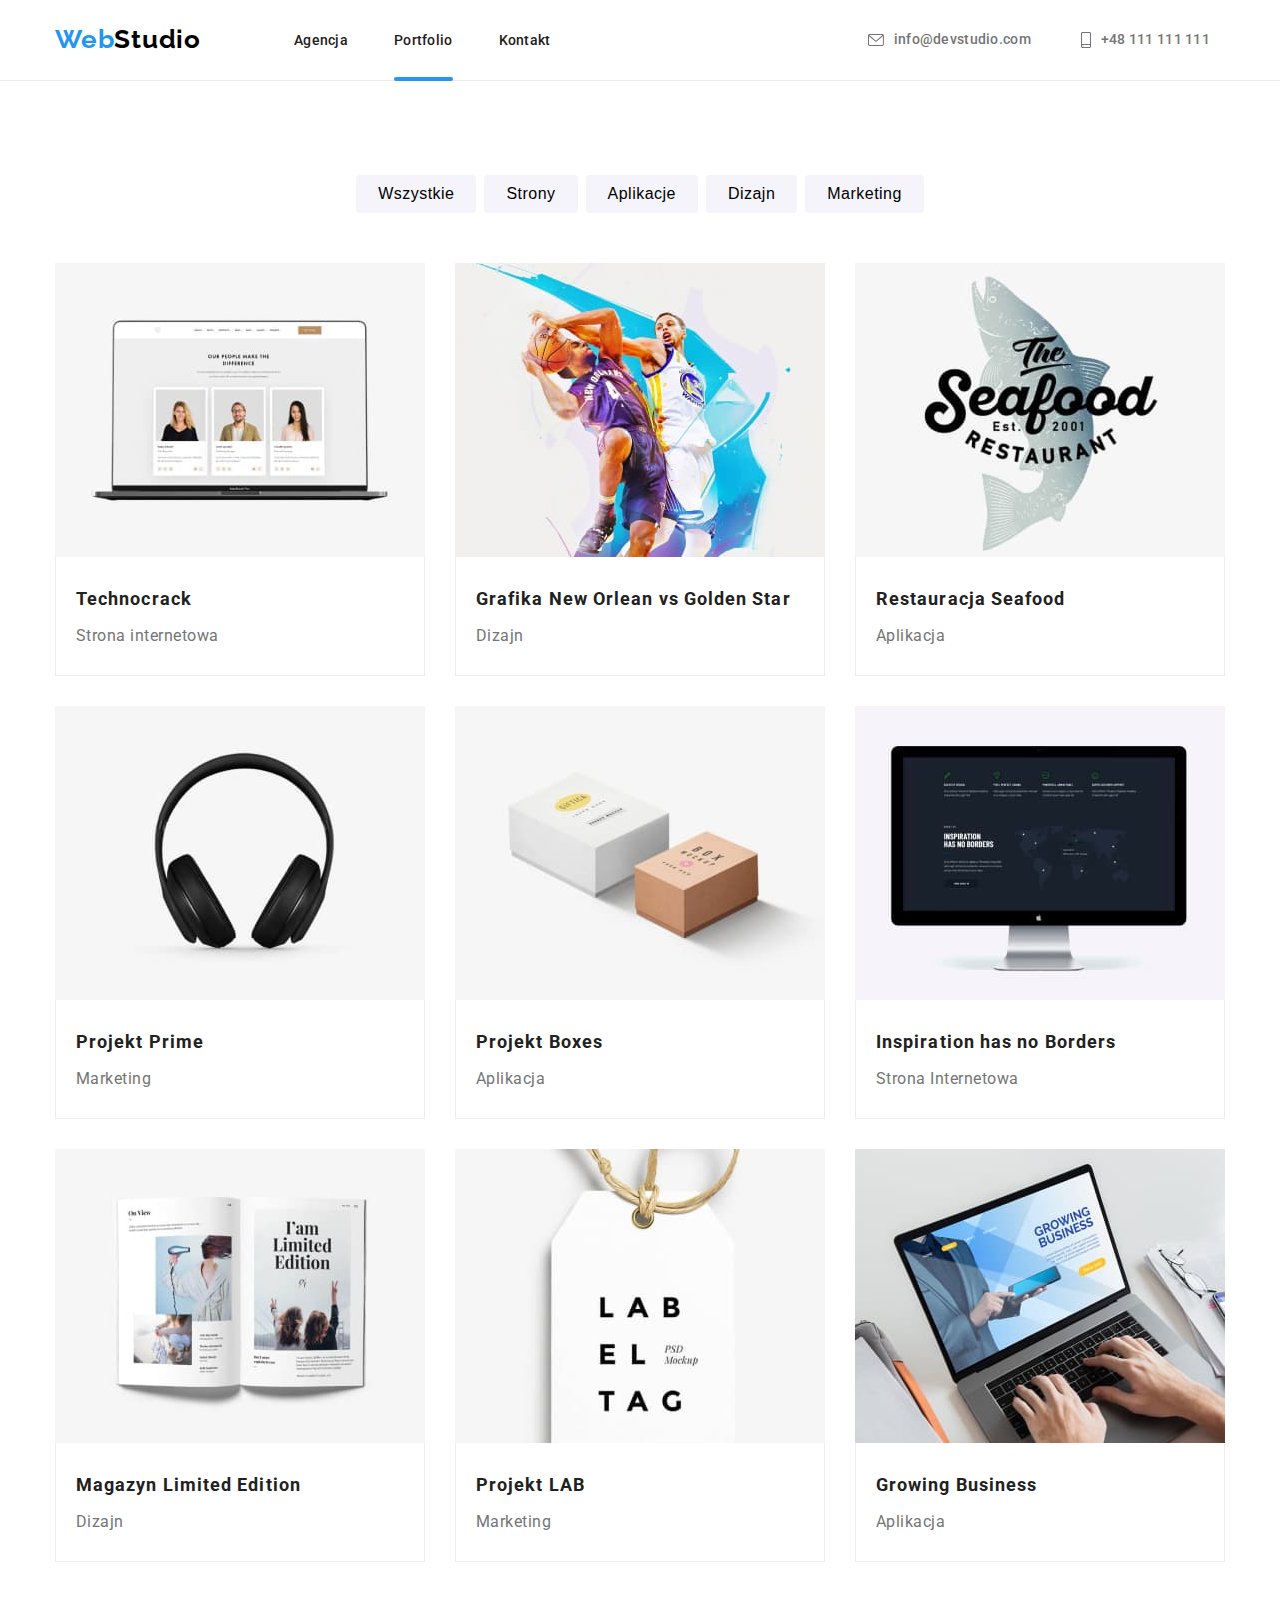
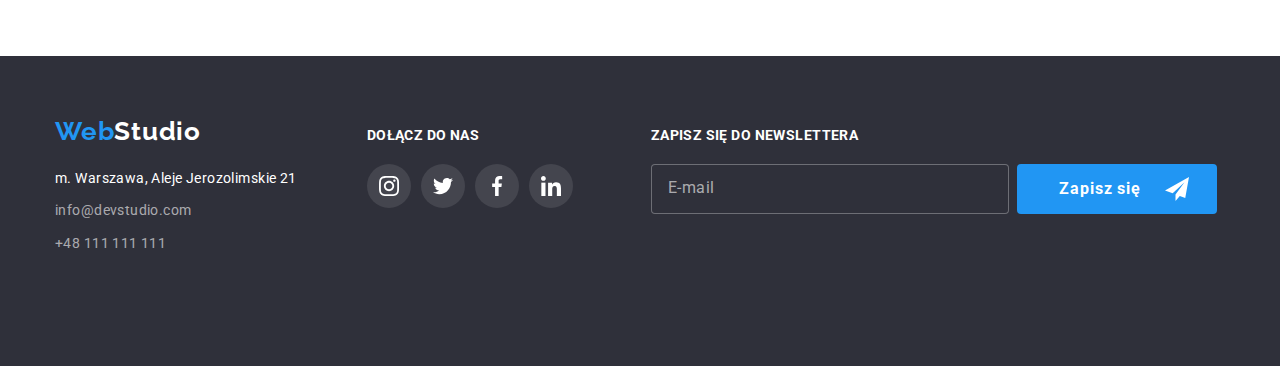
==== commit a733e50e: "done" ====
--- a/portfolio.html
+++ b/portfolio.html
@@ -22,61 +22,68 @@
       crossorigin="anonymous"
       referrerpolicy="no-referrer"
     />
-    <link rel="stylesheet" href="./css/style.css" />
+    <link rel="stylesheet" href="./css/main.min.css" />
+    <link rel="stylesheet" href="./css/main.min.css.map" />
   </head>
   <body>
-    <header>
-      <div class="container header-placement">
-        <div class="logo-and-menu-placement">
-          <a class="logo-header-placement" href="./index.html"
-            ><span class="logo-header first-part-header">Web</span
-            ><span class="logo-header">Studio</span></a
+    <header class="header">
+      <div class="container header__blocks">
+        <div class="header__menu menu">
+          <a class="header__link logo" href="./index.html"
+            ><span class="logo__header logo__header--first-part">Web</span
+            ><span class="logo__header">Studio</span></a
           >
           <nav>
-            <ul class="menu-list-placement">
-              <li>
-                <a class="menu-interaction menu-style" href="./index.html"
+            <ul class="menu__list">
+              <li class="menu__item">
+                <a
+                  class="menu__link menu__link--interaction"
+                  href="./index.html"
                   >Agencja</a
                 >
               </li>
               <li>
-                <div class="menu-underline">
-                  <a class="menu-interaction menu-style" href="./portfolio.html"
+                <div class="menu__underline">
+                  <a
+                    class="menu__link menu__link--interaction"
+                    href="./portfolio.html"
                     >Portfolio</a
                   >
                 </div>
               </li>
               <li>
-                <a class="menu-interaction menu-style" href="./contact.html"
+                <a
+                  class="menu__link menu__link--interaction"
+                  href="./contact.html"
                   >Kontakt</a
                 >
               </li>
             </ul>
           </nav>
         </div>
-        <div class="contact-placement">
-          <ul class="contact-list-placement">
-            <li>
+        <div class="header__contact contact">
+          <ul class="contact__list">
+            <li class="contact__item">
               <a
-                class="contact-header menu-interaction"
+                class="contact__link contact__link--interaction"
                 href="mailto:info@devstudio.com"
               >
-                <svg class="contact-icon-placement" width="16" height="12">
-                  <use
-                    class="contact-icon"
+                <svg class="contact__svg" width="16" height="12">
+                  <use
+                    class="contact__icon"
                     href="./images/icons.svg#icon-envelope"
                   ></use></svg
                 >info@devstudio.com</a
               >
             </li>
-            <li>
+            <li class="contact__item">
               <a
-                class="contact-header menu-interaction"
+                class="contact__link contact__link--interaction"
                 href="tel:+48111111111"
               >
-                <svg class="contact-icon-placement" width="10" height="16">
-                  <use
-                    class="contact-icon"
+                <svg class="contact__svg" width="10" height="16">
+                  <use
+                    class="contact__icon"
                     href="./images/icons.svg#icon-smartphone"
                   ></use></svg
                 >+48 111 111 111</a
@@ -87,49 +94,64 @@
       </div>
     </header>
     <main>
-      <section class="section">
+      <section class="projects filter section">
         <div class="container">
-          <ul class="filter-list">
-            <li>
-              <button class="filter-interaction filter-name" type="button">
+          <ul class="filter__list">
+            <li class="filter__item">
+              <button
+                class="filter__button filter__button--interaction"
+                type="button"
+              >
                 Wszystkie
               </button>
             </li>
-            <li>
-              <button class="filter-interaction filter-name" type="button">
+            <li class="filter__item">
+              <button
+                class="filter__button filter__button--interaction"
+                type="button"
+              >
                 Strony
               </button>
             </li>
-            <li>
-              <button class="filter-interaction filter-name" type="button">
+            <li class="filter__item">
+              <button
+                class="filter__button filter__button--interaction"
+                type="button"
+              >
                 Aplikacje
               </button>
             </li>
-            <li>
-              <button class="filter-interaction filter-name" type="button">
+            <li class="filter__item">
+              <button
+                class="filter__button filter__button--interaction"
+                type="button"
+              >
                 Dizajn
               </button>
             </li>
-            <li>
-              <button class="filter-interaction filter-name" type="button">
+            <li class="filter__item">
+              <button
+                class="filter__button filter__button--interaction"
+                type="button"
+              >
                 Marketing
               </button>
             </li>
           </ul>
-          <ul class="projects-list">
-            <li class="project-box">
-              <div class="overlay-box">
-                <div class="overlay">
-                  <p>
-                    Technocrack jest popularną platformą wykorzystywaną do
-                    rozpowszechniania koronawirusa. Firmy wykorzystują tę
-                    platformę do celów szpiegowskich i ataków na
-                    niezabezpieczone serwery konkurencji
-                  </p>
-                </div>
-                <figure>
-                  <img
-                    src="images/technocrack.jpg"
+          <ul class="projects__list">
+            <li class="projects__item">
+              <div class="projects__box">
+                <div class="projects__overlay">
+                  <p class="projects__text">
+                    Technocrack jest popularną platformą wykorzystywaną do
+                    rozpowszechniania koronawirusa. Firmy wykorzystują tę
+                    platformę do celów szpiegowskich i ataków na
+                    niezabezpieczone serwery konkurencji
+                  </p>
+                </div>
+                <figure>
+                  <img
+                    src="./images/technocrack.jpg"
                     alt="technocrack_photo"
                     width="370"
                     height="294"
@@ -137,231 +159,231 @@
                 </figure>
               </div>
 
-              <div class="project-description-box">
-                <span class="project-name">Technocrack</span>
-                <p class="project-type">Strona internetowa</p>
-              </div>
-            </li>
-            <li class="project-box">
-              <div class="overlay-box">
-                <div class="overlay">
-                  <p>
-                    Technocrack jest popularną platformą wykorzystywaną do
-                    rozpowszechniania koronawirusa. Firmy wykorzystują tę
-                    platformę do celów szpiegowskich i ataków na
-                    niezabezpieczone serwery konkurencji
-                  </p>
-                </div>
-                <figure>
-                  <img
-                    src="images/neworleanvsgoldenstar.jpg"
+              <div class="projects__description">
+                <span class="projects__name">Technocrack</span>
+                <p class="projects__type">Strona internetowa</p>
+              </div>
+            </li>
+            <li class="projects__item">
+              <div class="projects__box">
+                <div class="projects__overlay">
+                  <p class="projects__text">
+                    Technocrack jest popularną platformą wykorzystywaną do
+                    rozpowszechniania koronawirusa. Firmy wykorzystują tę
+                    platformę do celów szpiegowskich i ataków na
+                    niezabezpieczone serwery konkurencji
+                  </p>
+                </div>
+                <figure>
+                  <img
+                    src="./images/neworleanvsgoldenstar.jpg"
                     alt="neworleanvsgoldenstar_photo"
                     width="370"
                     height="294"
                   />
                 </figure>
               </div>
-              <div class="project-description-box">
-                <span class="project-name"
+              <div class="projects__description">
+                <span class="projects__name"
                   >Grafika New Orlean vs Golden Star</span
                 >
-                <p class="project-type">Dizajn</p>
-              </div>
-            </li>
-            <li class="project-box">
-              <div class="overlay-box">
-                <div class="overlay">
-                  <p>
-                    Technocrack jest popularną platformą wykorzystywaną do
-                    rozpowszechniania koronawirusa. Firmy wykorzystują tę
-                    platformę do celów szpiegowskich i ataków na
-                    niezabezpieczone serwery konkurencji
-                  </p>
-                </div>
-                <figure>
-                  <img
-                    src="images/restaurantseafood.jpg"
+                <p class="projects__type">Dizajn</p>
+              </div>
+            </li>
+            <li class="projects__item">
+              <div class="projects__box">
+                <div class="projects__overlay">
+                  <p class="projects__text">
+                    Technocrack jest popularną platformą wykorzystywaną do
+                    rozpowszechniania koronawirusa. Firmy wykorzystują tę
+                    platformę do celów szpiegowskich i ataków na
+                    niezabezpieczone serwery konkurencji
+                  </p>
+                </div>
+                <figure>
+                  <img
+                    src="./images/restaurantseafood.jpg"
                     alt="restaurantseafood_photo"
                     width="370"
                     height="294"
                   />
                 </figure>
               </div>
-              <div class="project-description-box">
-                <span class="project-name">Restauracja Seafood</span>
-                <p class="project-type">Aplikacja</p>
-              </div>
-            </li>
-            <li class="project-box">
-              <div class="overlay-box">
-                <div class="overlay">
-                  <p>
-                    Technocrack jest popularną platformą wykorzystywaną do
-                    rozpowszechniania koronawirusa. Firmy wykorzystują tę
-                    platformę do celów szpiegowskich i ataków na
-                    niezabezpieczone serwery konkurencji
-                  </p>
-                </div>
-                <figure>
-                  <img
-                    src="images/projectprime.jpg"
+              <div class="projects__description">
+                <span class="projects__name">Restauracja Seafood</span>
+                <p class="projects__type">Aplikacja</p>
+              </div>
+            </li>
+            <li class="projects__item">
+              <div class="projects__box">
+                <div class="projects__overlay">
+                  <p class="projects__text">
+                    Technocrack jest popularną platformą wykorzystywaną do
+                    rozpowszechniania koronawirusa. Firmy wykorzystują tę
+                    platformę do celów szpiegowskich i ataków na
+                    niezabezpieczone serwery konkurencji
+                  </p>
+                </div>
+                <figure>
+                  <img
+                    src="./images/projectprime.jpg"
                     alt="projectprime_photo"
                     width="370"
                     height="294"
                   />
                 </figure>
               </div>
-              <div class="project-description-box">
-                <span class="project-name">Projekt Prime</span>
-                <p class="project-type">Marketing</p>
-              </div>
-            </li>
-            <li class="project-box">
-              <div class="overlay-box">
-                <div class="overlay">
-                  <p>
-                    Technocrack jest popularną platformą wykorzystywaną do
-                    rozpowszechniania koronawirusa. Firmy wykorzystują tę
-                    platformę do celów szpiegowskich i ataków na
-                    niezabezpieczone serwery konkurencji
-                  </p>
-                </div>
-                <figure>
-                  <img
-                    src="images/projectboxes.jpg"
+              <div class="projects__description">
+                <span class="projects__name">Projekt Prime</span>
+                <p class="projects__type">Marketing</p>
+              </div>
+            </li>
+            <li class="projects__item">
+              <div class="projects__box">
+                <div class="projects__overlay">
+                  <p class="projects__text">
+                    Technocrack jest popularną platformą wykorzystywaną do
+                    rozpowszechniania koronawirusa. Firmy wykorzystują tę
+                    platformę do celów szpiegowskich i ataków na
+                    niezabezpieczone serwery konkurencji
+                  </p>
+                </div>
+                <figure>
+                  <img
+                    src="./images/projectboxes.jpg"
                     alt="projectboxes_photo"
                     width="370"
                     height="294"
                   />
                 </figure>
               </div>
-              <div class="project-description-box">
-                <span class="project-name">Projekt Boxes</span>
-                <p class="project-type">Aplikacja</p>
-              </div>
-            </li>
-            <li class="project-box">
-              <div class="overlay-box">
-                <div class="overlay">
-                  <p>
-                    Technocrack jest popularną platformą wykorzystywaną do
-                    rozpowszechniania koronawirusa. Firmy wykorzystują tę
-                    platformę do celów szpiegowskich i ataków na
-                    niezabezpieczone serwery konkurencji
-                  </p>
-                </div>
-                <figure>
-                  <img
-                    src="images/inspirationhasnoborders.jpg"
+              <div class="projects__description">
+                <span class="projects__name">Projekt Boxes</span>
+                <p class="projects__type">Aplikacja</p>
+              </div>
+            </li>
+            <li class="projects__item">
+              <div class="projects__box">
+                <div class="projects__overlay">
+                  <p class="projects__text">
+                    Technocrack jest popularną platformą wykorzystywaną do
+                    rozpowszechniania koronawirusa. Firmy wykorzystują tę
+                    platformę do celów szpiegowskich i ataków na
+                    niezabezpieczone serwery konkurencji
+                  </p>
+                </div>
+                <figure>
+                  <img
+                    src="./images/inspirationhasnoborders.jpg"
                     alt="inspirationhasnoborders_photo"
                     width="370"
                     height="294"
                   />
                 </figure>
               </div>
-              <div class="project-description-box">
-                <span class="project-name">Inspiration has no Borders</span>
-                <p class="project-type">Strona Internetowa</p>
-              </div>
-            </li>
-            <li class="project-box">
-              <div class="overlay-box">
-                <div class="overlay">
-                  <p>
-                    Technocrack jest popularną platformą wykorzystywaną do
-                    rozpowszechniania koronawirusa. Firmy wykorzystują tę
-                    platformę do celów szpiegowskich i ataków na
-                    niezabezpieczone serwery konkurencji
-                  </p>
-                </div>
-                <figure>
-                  <img
-                    src="images/magazinelimitededition.jpg"
+              <div class="projects__description">
+                <span class="projects__name">Inspiration has no Borders</span>
+                <p class="projects__type">Strona Internetowa</p>
+              </div>
+            </li>
+            <li class="projects__item">
+              <div class="projects__box">
+                <div class="projects__overlay">
+                  <p class="projects__text">
+                    Technocrack jest popularną platformą wykorzystywaną do
+                    rozpowszechniania koronawirusa. Firmy wykorzystują tę
+                    platformę do celów szpiegowskich i ataków na
+                    niezabezpieczone serwery konkurencji
+                  </p>
+                </div>
+                <figure>
+                  <img
+                    src="./images/magazinelimitededition.jpg"
                     alt="magazinelimitededition_photo"
                     width="370"
                     height="294"
                   />
                 </figure>
               </div>
-              <div class="project-description-box">
-                <span class="project-name">Magazyn Limited Edition</span>
-                <p class="project-type">Dizajn</p>
-              </div>
-            </li>
-            <li class="project-box">
-              <div class="overlay-box">
-                <div class="overlay">
-                  <p>
-                    Technocrack jest popularną platformą wykorzystywaną do
-                    rozpowszechniania koronawirusa. Firmy wykorzystują tę
-                    platformę do celów szpiegowskich i ataków na
-                    niezabezpieczone serwery konkurencji
-                  </p>
-                </div>
-                <figure>
-                  <img
-                    src="images/projectlab.jpg"
+              <div class="projects__description">
+                <span class="projects__name">Magazyn Limited Edition</span>
+                <p class="projects__type">Dizajn</p>
+              </div>
+            </li>
+            <li class="projects__item">
+              <div class="projects__box">
+                <div class="projects__overlay">
+                  <p class="projects__text">
+                    Technocrack jest popularną platformą wykorzystywaną do
+                    rozpowszechniania koronawirusa. Firmy wykorzystują tę
+                    platformę do celów szpiegowskich i ataków na
+                    niezabezpieczone serwery konkurencji
+                  </p>
+                </div>
+                <figure>
+                  <img
+                    src="./images/projectlab.jpg"
                     alt="projectlab_photo"
                     width="370"
                     height="294"
                   />
                 </figure>
               </div>
-              <div class="project-description-box">
-                <span class="project-name">Projekt LAB</span>
-                <p class="project-type">Marketing</p>
-              </div>
-            </li>
-            <li class="project-box">
-              <div class="overlay-box">
-                <div class="overlay">
-                  <p>
-                    Technocrack jest popularną platformą wykorzystywaną do
-                    rozpowszechniania koronawirusa. Firmy wykorzystują tę
-                    platformę do celów szpiegowskich i ataków na
-                    niezabezpieczone serwery konkurencji
-                  </p>
-                </div>
-                <figure>
-                  <img
-                    src="images/growingbusiness.jpg"
+              <div class="projects__description">
+                <span class="projects__name">Projekt LAB</span>
+                <p class="projects__type">Marketing</p>
+              </div>
+            </li>
+            <li class="projects__item">
+              <div class="projects__box">
+                <div class="projects__overlay">
+                  <p class="projects__text">
+                    Technocrack jest popularną platformą wykorzystywaną do
+                    rozpowszechniania koronawirusa. Firmy wykorzystują tę
+                    platformę do celów szpiegowskich i ataków na
+                    niezabezpieczone serwery konkurencji
+                  </p>
+                </div>
+                <figure>
+                  <img
+                    src="./images/growingbusiness.jpg"
                     alt="growingbusiness_photo"
                     width="370"
                     height="294"
                   />
                 </figure>
               </div>
-              <div class="project-description-box">
-                <span class="project-name">Growing Business</span>
-                <p class="project-type">Aplikacja</p>
+              <div class="projects__description">
+                <span class="projects__name">Growing Business</span>
+                <p class="projects__type">Aplikacja</p>
               </div>
             </li>
           </ul>
         </div>
       </section>
     </main>
-    <footer class="footer-style">
-      <div class="container footer-blocks">
-        <div class="contact-data">
+    <footer class="footer">
+      <div class="container footer__blocks">
+        <div class="footer__data address">
           <address>
-            <a class="logo-footer-placement" href="./index.html"
-              ><span class="logo-footer first-part-footer">Web</span
-              ><span class="logo-footer">Studio</span></a
+            <a class="footer__link logo" href="./index.html"
+              ><span class="logo__footer logo__footer--first-part">Web</span
+              ><span class="logo__footer">Studio</span></a
             >
-            <ul class="footer-contact-list-placement">
-              <li>
-                <p class="address-name">m. Warszawa, Aleje Jerozolimskie 21</p>
+            <ul class="address__list">
+              <li class="address__item">
+                <p class="address__name">m. Warszawa, Aleje Jerozolimskie 21</p>
               </li>
               <li>
                 <a
-                  class="menu-interaction contact-footer"
+                  class="address__link address__link--interaction"
                   href="mailto:info@devstudio.com"
                   >info@devstudio.com</a
-                ><br />
-              </li>
-              <li>
+                >
+              </li>
+              <li class="address__item">
                 <a
-                  class="menu-interaction contact-footer"
+                  class="address__link address__link--interaction"
                   href="tel:+48111111111"
                   >+48 111 111 111</a
                 >
@@ -369,14 +391,14 @@
             </ul>
           </address>
         </div>
-        <div class="join-us-block">
-          <p class="join-us">DOŁĄCZ DO NAS</p>
-          <ul class="socials-footer">
-            <li>
-              <a class="footer-circle" href="#">
+        <div class="socials">
+          <p class="socials__header">DOŁĄCZ DO NAS</p>
+          <ul class="socials__list">
+            <li class="socials__item">
+              <a class="socials__link" href="#">
                 <svg width="20" height="20">
                   <use
-                    class="footer-icon"
+                    class="socials__icon"
                     width="20"
                     height="20"
                     fill="#fff"
@@ -385,11 +407,10 @@
                 </svg>
               </a>
             </li>
-            <li>
-              <a class="footer-circle" href="#">
+            <li class="socials__item">
+              <a class="socials__link" href="#">
                 <svg width="20" height="20">
                   <use
-                    class="footer-icon"
                     width="20"
                     height="20"
                     fill="#fff"
@@ -398,8 +419,8 @@
                 </svg>
               </a>
             </li>
-            <li>
-              <a class="footer-circle" href="#">
+            <li class="socials__item">
+              <a class="socials__link" href="#">
                 <svg width="20" height="20">
                   <use
                     width="20"
@@ -410,8 +431,8 @@
                 </svg>
               </a>
             </li>
-            <li>
-              <a class="footer-circle" href="#">
+            <li class="socials__item">
+              <a class="socials__link" href="#">
                 <svg width="20" height="20">
                   <use
                     width="20"
@@ -425,23 +446,23 @@
           </ul>
         </div>
         <div class="newsletter">
-          <p class="sign-up">ZAPISZ SIĘ DO NEWSLETTERA</p>
-          <div class="email-send">
+          <p class="newsletter__header">ZAPISZ SIĘ DO NEWSLETTERA</p>
+          <div class="newsletter__box">
             <form
-              class="input-block"
+              class="newsletter__form"
               name="signup"
               autocomplete="off"
               novalidate
             >
               <input
-                class="newsletter-input"
+                class="newsletter__input"
                 type="email"
                 name="email"
                 placeholder="E-mail"
               />
-              <div class="newsletter-submit">
-                <button class="send-box" type="submit">
-                  <span>Zapisz się</span>
+              <div class="newsletter__submit">
+                <button class="newsletter__button" type="submit">
+                  <span class="newsletter__text">Zapisz się</span>
                   <svg width="24" height="24">
                     <use
                       width="24"
--- a/css/main.min.css
+++ b/css/main.min.css
@@ -0,0 +1 @@
+*{-webkit-box-sizing:border-box;box-sizing:border-box;margin:0;padding:0}body{max-width:1600px;font-family:"Roboto",sans-serif;color:#212121}img{display:block}a{text-decoration:none}ul{list-style:none}button{cursor:pointer}address{font-style:normal}header{border-bottom:1px solid #ececec}h1{color:#fff;font-size:44px;font-weight:900;line-height:1.36;text-align:center;letter-spacing:.06em;padding-bottom:30px}h2{font-size:36px;line-height:1.17;font-weight:700;letter-spacing:.03em;text-align:center;margin-top:0;padding-top:0;margin-bottom:50px}.container{max-width:1200px;margin:0 auto;padding:0 15px}.section{padding-top:94px;padding-bottom:94px}.section__header{font-size:36px;line-height:1.17;font-weight:700;letter-spacing:.03em;text-align:center;margin-top:0;padding-top:0;margin-bottom:50px}.header__blocks{display:-webkit-box;display:-ms-flexbox;display:flex;-webkit-box-pack:justify;-ms-flex-pack:justify;justify-content:space-between;-webkit-box-orient:horizontal;-webkit-box-direction:normal;-ms-flex-direction:row;flex-direction:row;-webkit-box-align:center;-ms-flex-align:center;align-items:center;padding-right:30px}.header__menu{display:-webkit-box;display:-ms-flexbox;display:flex;-webkit-box-pack:center;-ms-flex-pack:center;justify-content:center;-webkit-box-align:center;-ms-flex-align:center;align-items:center}.header__link{display:-webkit-box;display:-ms-flexbox;display:flex;padding-top:24px;padding-bottom:25px}.clients__list{display:-webkit-box;display:-ms-flexbox;display:flex;-webkit-box-pack:start;-ms-flex-pack:start;justify-content:flex-start;-webkit-box-align:start;-ms-flex-align:start;align-items:flex-start;gap:30px;list-style:none}.clients__link{border-radius:4px;border:1px solid #afb1b8;width:170px;display:-webkit-box;display:-ms-flexbox;display:flex;-webkit-box-pack:center;-ms-flex-pack:center;justify-content:center;-webkit-box-align:center;-ms-flex-align:center;align-items:center;padding:16px 32px;color:#afb1b8}.clients__link:focus,.clients__link:hover{border:1px solid #2196f3;color:#2196f3;fill:#2196f3;cursor:pointer;-webkit-transition:250ms cubic-bezier(0.4, 0, 0.2, 1);transition:250ms cubic-bezier(0.4, 0, 0.2, 1)}.clients__icon{fill:currentColor}.footer{background-color:#2f303a;padding-bottom:60px}.footer__blocks{display:-webkit-box;display:-ms-flexbox;display:flex;-webkit-box-orient:horizontal;-webkit-box-direction:normal;-ms-flex-direction:row;flex-direction:row}.footer__link{display:-webkit-box;display:-ms-flexbox;display:flex;padding-top:60px}.services{margin-top:0;padding-top:0}.services__list{display:-webkit-box;display:-ms-flexbox;display:flex;-webkit-box-pack:start;-ms-flex-pack:start;justify-content:flex-start;gap:30px;list-style:none}.services__item{position:relative}.services__item>.services__box{position:absolute;width:100%;bottom:0;background-image:-webkit-gradient(linear, left top, left bottom, from(rgba(47, 48, 58, 0.8)), to(rgba(47, 48, 58, 0.8)));background-image:linear-gradient(to bottom, rgba(47, 48, 58, 0.8), rgba(47, 48, 58, 0.8));display:-webkit-box;display:-ms-flexbox;display:flex;-webkit-box-pack:center;-ms-flex-pack:center;justify-content:center;-webkit-box-orient:horizontal;-webkit-box-direction:normal;-ms-flex-direction:row;flex-direction:row}.services__title{padding-top:27px;padding-bottom:27px;font-family:Roboto;font-weight:700;font-size:14px;line-height:1.14;text-align:center;letter-spacing:.03em;color:#fff}.team{background-color:#f5f4fa}.team__list{display:-webkit-box;display:-ms-flexbox;display:flex;-webkit-box-pack:start;-ms-flex-pack:start;justify-content:flex-start;-webkit-box-align:start;-ms-flex-align:start;align-items:flex-start;gap:30px;list-style:none}.team__item{width:270px;background-color:#fff;-webkit-box-shadow:0px 1px 3px rgba(0,0,0,.12),0px 1px 1px rgba(0,0,0,.14),0px 2px 1px rgba(0,0,0,.2);box-shadow:0px 1px 3px rgba(0,0,0,.12),0px 1px 1px rgba(0,0,0,.14),0px 2px 1px rgba(0,0,0,.2);border-radius:0px 0px 4px 4px}.team__box{padding:30px}.team__member{font-size:16px;line-height:1.19;font-weight:500;text-align:center;letter-spacing:.03em;display:-webkit-box;display:-ms-flexbox;display:flex;-webkit-box-pack:center;-ms-flex-pack:center;justify-content:center;padding-bottom:10px}.team__area{color:#757575;font-size:16px;line-height:1.19;font-weight:400;text-align:center;letter-spacing:.03em;display:-webkit-box;display:-ms-flexbox;display:flex;-webkit-box-pack:center;-ms-flex-pack:center;justify-content:center}.team__socials{display:-webkit-box;display:-ms-flexbox;display:flex;-webkit-box-orient:horizontal;-webkit-box-direction:normal;-ms-flex-direction:row;flex-direction:row;gap:10px;padding-top:16px;list-style:none}.team__link{display:-webkit-box;display:-ms-flexbox;display:flex;-webkit-box-pack:center;-ms-flex-pack:center;justify-content:center;-webkit-box-align:center;-ms-flex-align:center;align-items:center;width:44px;border-radius:50%;background-color:var(--interaction-color-2);padding:12px 12px;fill:#afb1b8}.team__link:focus,.team__link:hover{cursor:pointer;background-color:#2196f3;fill:#fff;-webkit-transition:250ms cubic-bezier(0.4, 0, 0.2, 1);transition:250ms cubic-bezier(0.4, 0, 0.2, 1)}.advantages__list{display:-webkit-box;display:-ms-flexbox;display:flex;gap:30px;list-style:none}.advantages__item{width:270px}.advantages__box{display:-webkit-box;display:-ms-flexbox;display:flex;-webkit-box-pack:center;-ms-flex-pack:center;justify-content:center;-webkit-box-align:center;-ms-flex-align:center;align-items:center;background:#f5f4fa;border-radius:4px;margin-bottom:30px;padding:25px 100px}.advantages__title{font-size:14px;line-height:1.14;font-weight:700;letter-spacing:.03em}.advantages__text{color:#757575;font-size:14px;line-height:1.71;font-weight:400;letter-spacing:.03em;padding-top:10px}.projects__list{display:-webkit-box;display:-ms-flexbox;display:flex;-webkit-box-pack:center;-ms-flex-pack:center;justify-content:center;-webkit-box-align:center;-ms-flex-align:center;align-items:center;-ms-flex-wrap:wrap;flex-wrap:wrap;gap:30px;padding-top:50px}.projects__item{width:370px}.projects__item:focus,.projects__item:hover{cursor:pointer;-webkit-box-shadow:0px 1px 1px rgba(0,0,0,.12),0px 4px 4px rgba(0,0,0,.06),1px 4px 6px rgba(0,0,0,.16);box-shadow:0px 1px 1px rgba(0,0,0,.12),0px 4px 4px rgba(0,0,0,.06),1px 4px 6px rgba(0,0,0,.16);-webkit-transition:250ms cubic-bezier(0.4, 0, 0.2, 1);transition:250ms cubic-bezier(0.4, 0, 0.2, 1)}.projects__item:focus .projects__overlay,.projects__item:hover .projects__overlay{-webkit-transform:translateY(0);transform:translateY(0)}.projects__box{position:relative;overflow:hidden;width:370px;height:294px}.projects__overlay{position:absolute;width:100%;height:100%;background-color:rgba(33,150,243,.9);-webkit-transform:translateY(100%);transform:translateY(100%);-webkit-transition-duration:250ms;transition-duration:250ms;-webkit-transition-timing-function:cubic-bezier(0.4, 0, 0.2, 1);transition-timing-function:cubic-bezier(0.4, 0, 0.2, 1)}.projects__text{font-family:"Roboto";font-style:normal;font-weight:400;font-size:18px;line-height:1.55;letter-spacing:.03em;color:#fff;padding-top:49px;padding-right:45px;padding-bottom:49px;padding-left:24px}.projects__description{border-left:1px solid #eee;border-bottom:1px solid #eee;border-right:1px solid #eee;padding:24px 20px}.projects__name{font-size:18px;line-height:2;font-weight:700;letter-spacing:.06em}.projects__type{color:#757575;font-size:16px;line-height:1.87;font-weight:400;letter-spacing:.03em;padding-top:4px}.filter__list{display:-webkit-box;display:-ms-flexbox;display:flex;-webkit-box-pack:center;-ms-flex-pack:center;justify-content:center;-webkit-box-align:center;-ms-flex-align:center;align-items:center;gap:8px}.filter__button{font-size:16px;line-height:1.62;font-weight:500;background-color:#f5f4fa;text-align:center;letter-spacing:.03em;border:none;border-radius:4px;padding:6px 22px}.filter__button--interaction:hover,.filter__button--interaction:focus{background-color:#2196f3;color:#fff;-webkit-box-shadow:0px 3px 1px rgba(0,0,0,.1),0px 1px 2px rgba(0,0,0,.08),0px 2px 2px rgba(0,0,0,.12);box-shadow:0px 3px 1px rgba(0,0,0,.1),0px 1px 2px rgba(0,0,0,.08),0px 2px 2px rgba(0,0,0,.12);-webkit-transition:250ms cubic-bezier(0.4, 0, 0.2, 1);transition:250ms cubic-bezier(0.4, 0, 0.2, 1)}.address__list{display:-webkit-box;display:-ms-flexbox;display:flex;-webkit-box-orient:vertical;-webkit-box-direction:normal;-ms-flex-direction:column;flex-direction:column;-webkit-box-pack:center;-ms-flex-pack:center;justify-content:center;gap:9px;padding-top:20px}.address__name{-ms-flex-wrap:wrap;flex-wrap:wrap;color:#fff;font-size:14px;line-height:1.71;font-weight:400;letter-spacing:.03em}.address__link{font-size:14px;line-height:1.71;font-weight:400;color:rgba(255,255,255,.6);letter-spacing:.03em}.socials{padding-top:72px;padding-left:70px}.socials__header{color:#fff;font-family:"Roboto";font-style:normal;font-weight:700;font-size:14px;line-height:1.14;letter-spacing:.03em}.socials__list{display:-webkit-box;display:-ms-flexbox;display:flex;-webkit-box-pack:center;-ms-flex-pack:center;justify-content:center;-webkit-box-align:center;-ms-flex-align:center;align-items:center;gap:10px;padding-top:20px}.socials__link{display:-webkit-box;display:-ms-flexbox;display:flex;-webkit-box-pack:center;-ms-flex-pack:center;justify-content:center;-webkit-box-align:center;-ms-flex-align:center;align-items:center;width:44px;border-radius:50%;background:rgba(255,255,255,.1);padding:12px 12px}.socials__link:focus,.socials__link:hover{cursor:pointer;background-color:#2196f3;-webkit-transition:250ms cubic-bezier(0.4, 0, 0.2, 1);transition:250ms cubic-bezier(0.4, 0, 0.2, 1)}.newsletter{display:-webkit-box;display:-ms-flexbox;display:flex;-webkit-box-orient:vertical;-webkit-box-direction:normal;-ms-flex-direction:column;flex-direction:column;-webkit-box-pack:center;-ms-flex-pack:center;justify-content:center;padding-top:72px;margin-left:78px;padding-bottom:92px}.newsletter__header{color:#fff;font-family:"Roboto";font-style:normal;font-weight:700;font-size:14px;line-height:1.14;letter-spacing:.03em;display:inline;-ms-flex-wrap:wrap;flex-wrap:wrap}.newsletter__form{display:-webkit-box;display:-ms-flexbox;display:flex;-webkit-box-align:end;-ms-flex-align:end;align-items:flex-end;-webkit-box-orient:horizontal;-webkit-box-direction:normal;-ms-flex-direction:row;flex-direction:row}.newsletter__input{-webkit-box-sizing:border-box;box-sizing:border-box;width:358px;height:50px;border:1px solid rgba(255,255,255,.3);border-radius:4px;background:#2f303a;margin-top:20px;color:#fff;padding-top:15px;padding-left:16px;padding-bottom:15px;margin-right:8px}.newsletter__input::-webkit-input-placeholder{font-family:"Roboto";font-style:normal;font-weight:400;font-size:16px;line-height:1.25;display:-webkit-box;display:flex;-webkit-box-align:center;align-items:center;letter-spacing:.03em;color:rgba(255,255,255,.6)}.newsletter__input::-moz-placeholder{font-family:"Roboto";font-style:normal;font-weight:400;font-size:16px;line-height:1.25;display:flex;align-items:center;letter-spacing:.03em;color:rgba(255,255,255,.6)}.newsletter__input:-ms-input-placeholder{font-family:"Roboto";font-style:normal;font-weight:400;font-size:16px;line-height:1.25;display:-ms-flexbox;display:flex;-ms-flex-align:center;align-items:center;letter-spacing:.03em;color:rgba(255,255,255,.6)}.newsletter__input::-ms-input-placeholder{font-family:"Roboto";font-style:normal;font-weight:400;font-size:16px;line-height:1.25;display:-ms-flexbox;display:flex;-ms-flex-align:center;align-items:center;letter-spacing:.03em;color:rgba(255,255,255,.6)}.newsletter__input::placeholder{font-family:"Roboto";font-style:normal;font-weight:400;font-size:16px;line-height:1.25;display:-webkit-box;display:-ms-flexbox;display:flex;-webkit-box-align:center;-ms-flex-align:center;align-items:center;letter-spacing:.03em;color:rgba(255,255,255,.6)}.newsletter__button{height:50px;display:-webkit-box;display:-ms-flexbox;display:flex;border:none;-webkit-box-pack:center;-ms-flex-pack:center;justify-content:center;-webkit-box-align:center;-ms-flex-align:center;align-items:center;-webkit-box-orient:horizontal;-webkit-box-direction:normal;-ms-flex-direction:row;flex-direction:row;padding-right:28px;border-radius:4px;background:#2196f3;color:#fff}.newsletter__text{font-family:"Roboto";font-style:normal;font-weight:700;font-size:16px;line-height:1.87;display:-webkit-box;display:-ms-flexbox;display:flex;-webkit-box-align:center;-ms-flex-align:center;align-items:center;text-align:center;letter-spacing:.06em;padding-right:24px;padding-left:42px;padding-top:10px;padding-bottom:10px}.logo__footer{color:#fff;font-family:"Raleway";font-size:26px;line-height:1.19;font-weight:700;letter-spacing:.03em}.logo__footer--first-part{color:#2196f3}.logo__header{color:#000;font-family:"Raleway";font-size:26px;line-height:1.19;font-weight:700;letter-spacing:.03em}.logo__header--first-part{color:#2196f3}.menu__list{display:-webkit-box;display:-ms-flexbox;display:flex;-webkit-box-pack:center;-ms-flex-pack:center;justify-content:center;-webkit-box-orient:horizontal;-webkit-box-direction:normal;-ms-flex-direction:row;flex-direction:row;-webkit-box-align:center;-ms-flex-align:center;align-items:center;gap:46px;padding-left:93px}.menu__underline{position:relative}.menu__underline::after{content:"";position:absolute;width:100%;height:4px;border-radius:2px;background-color:#2196f3;display:block;margin-top:28px}.menu__link{color:#212121;font-size:14px;line-height:1.14;font-weight:500;letter-spacing:.02em}.menu__link--interaction:hover,.menu__link--interaction:focus{color:#2196f3;fill:#2196f3;-webkit-transition:250ms cubic-bezier(0.4, 0, 0.2, 1);transition:250ms cubic-bezier(0.4, 0, 0.2, 1)}.contact__list{display:-webkit-box;display:-ms-flexbox;display:flex;-webkit-box-pack:center;-ms-flex-pack:center;justify-content:center;-webkit-box-orient:horizontal;-webkit-box-direction:normal;-ms-flex-direction:row;flex-direction:row;-webkit-box-align:center;-ms-flex-align:center;align-items:center;gap:50px}.contact__link{display:-webkit-box;display:-ms-flexbox;display:flex;-webkit-box-align:center;-ms-flex-align:center;align-items:center;font-size:14px;line-height:1.14;font-weight:500;color:#757575;letter-spacing:.02em}.contact__link--interaction:hover,.contact__link--interaction:focus{color:#2196f3;fill:#2196f3;-webkit-transition:250ms cubic-bezier(0.4, 0, 0.2, 1);transition:250ms cubic-bezier(0.4, 0, 0.2, 1)}.contact__svg{margin-right:10px}.contact__icon{fill:currentColor}.banner{background-image:-webkit-gradient(linear, left top, left bottom, from(rgba(47, 48, 58, 0.4)), to(rgba(47, 48, 58, 0.4))),url(../images/background-image.jpg);background-image:linear-gradient(to bottom, rgba(47, 48, 58, 0.4), rgba(47, 48, 58, 0.4)),url(../images/background-image.jpg);text-align:center}.banner__space{padding:200px 0}.banner__button{color:#fff;background-color:#2196f3;font-size:16px;line-height:1.87;font-weight:700;letter-spacing:.06em;-webkit-box-align:center;-ms-flex-align:center;align-items:center;text-align:center;border-radius:4px;border:none;padding-top:10px;padding-bottom:10px;padding-left:42px;padding-right:41px}.no-padding-bottom{padding-bottom:0}.modal{position:absolute;width:528px;height:581px;top:221px;left:536px;background:#fff;-webkit-box-shadow:0px 1px 3px rgba(0,0,0,.12),0px 1px 1px rgba(0,0,0,.14),0px 2px 1px rgba(0,0,0,.2);box-shadow:0px 1px 3px rgba(0,0,0,.12),0px 1px 1px rgba(0,0,0,.14),0px 2px 1px rgba(0,0,0,.2);border-radius:4px;-webkit-transform:scale(1);transform:scale(1);-webkit-transition:-webkit-transform 1s ease-in;transition:-webkit-transform 1s ease-in;transition:transform 1s ease-in;transition:transform 1s ease-in, -webkit-transform 1s ease-in}.modal__button{position:absolute;display:-webkit-box;display:-ms-flexbox;display:flex;-webkit-box-pack:center;-ms-flex-pack:center;justify-content:center;-webkit-box-align:center;-ms-flex-align:center;align-items:center;width:30px;height:30px;top:0;right:0;margin-top:8px;margin-right:8px;background:#fff;border-radius:50%;border:1px solid rgba(0,0,0,.1)}.modal__button:hover,.modal__button:focus{border:1px solid #2196f3;fill:#2196f3}.modal__header{font-family:"Roboto";font-style:normal;font-weight:700;font-size:20px;line-height:1.15;text-align:center;letter-spacing:.03em;padding-top:40px}.modal__box{padding-top:12px}.modal__label{display:-webkit-box;display:-ms-flexbox;display:flex;-webkit-box-orient:vertical;-webkit-box-direction:normal;-ms-flex-direction:column;flex-direction:column;-webkit-box-pack:start;-ms-flex-pack:start;justify-content:flex-start;-webkit-box-align:start;-ms-flex-align:start;align-items:flex-start;padding-left:40px;font-family:"Roboto";font-style:normal;font-weight:400;font-size:12px;line-height:1.17;letter-spacing:.01em;color:#757575}.modal__input{border:1px solid rgba(33,33,33,.2);border-radius:4px;position:static;width:448px;height:40px;margin-top:4px;margin-bottom:10px;padding-left:42px;padding-bottom:12px;padding-top:12px}.modal__input:hover,.modal__input:focus-within,.modal__comment:hover,.modal__comment:focus-within{border:1px solid #2196f3;outline:none}.modal__input:hover+.modal__icon,.modal__input:focus-within+.modal__icon{fill:#2196f3;outline:none}.modal__icon{position:absolute}.modal__icon--person{top:105px;left:52px}.modal__icon--phone{top:172px;left:52px}.modal__icon--mail{top:240px;left:52px}.modal__comment{border:1px solid rgba(33,33,33,.2);border-radius:4px;width:448px;height:120px;padding:12px 16px 12px 16px;margin-top:4px;margin-bottom:20px}.modal__comment::-webkit-input-placeholder{font-family:"Roboto";font-style:normal;font-weight:400;font-size:12px;line-height:1.17;letter-spacing:.01em;color:rgba(117,117,117,.5)}.modal__comment::-moz-placeholder{font-family:"Roboto";font-style:normal;font-weight:400;font-size:12px;line-height:1.17;letter-spacing:.01em;color:rgba(117,117,117,.5)}.modal__comment:-ms-input-placeholder{font-family:"Roboto";font-style:normal;font-weight:400;font-size:12px;line-height:1.17;letter-spacing:.01em;color:rgba(117,117,117,.5)}.modal__comment::-ms-input-placeholder{font-family:"Roboto";font-style:normal;font-weight:400;font-size:12px;line-height:1.17;letter-spacing:.01em;color:rgba(117,117,117,.5)}.modal__comment::placeholder{font-family:"Roboto";font-style:normal;font-weight:400;font-size:12px;line-height:1.17;letter-spacing:.01em;color:rgba(117,117,117,.5)}.backdrop{position:absolute;left:0px;top:0px;width:100%;height:100%;background:rgba(0,0,0,.2)}.is-hidden{pointer-events:none;visibility:hidden;opacity:0;-webkit-transition:opacity 1s;transition:opacity 1s;-webkit-transition:visibility 1s;transition:visibility 1s}.is-hidden .modal{-webkit-transform:scale(0);transform:scale(0)}.statute__input{display:none}.statute__label{position:absolute;left:55px;top:449px}.statute__agree{position:absolute;top:1px;left:1px;width:14px;height:13px}.statute__svg{position:absolute;top:3px;left:3px}.statute__text{font-family:"Roboto";font-style:normal;font-weight:400;font-size:14px;line-height:1.71px;margin-top:20px;color:#757575;padding-bottom:30px}.statute__link{color:#2196f3;text-decoration-line:underline;text-decoration-style:solid;text-decoration-color:currentColor;text-decoration-thickness:1px}.statute__button{font-family:"Roboto";font-style:normal;font-weight:700;font-size:16px;line-height:1.87;letter-spacing:.06em;border:none;color:#fff;background-color:#2196f3;border-radius:4px;-webkit-box-shadow:0px 1px 3px rgba(0,0,0,.12),0px 1px 1px rgba(0,0,0,.14),0px 2px 1px rgba(0,0,0,.2);box-shadow:0px 1px 3px rgba(0,0,0,.12),0px 1px 1px rgba(0,0,0,.14),0px 2px 1px rgba(0,0,0,.2);padding:10px 76px 10px 76px;margin-bottom:40px}.statute__input:checked+.statute__label svg{fill:#2196f3}.statute__input:checked+.statute__label span{background-color:#2196f3}/*# sourceMappingURL=main.min.css.map */